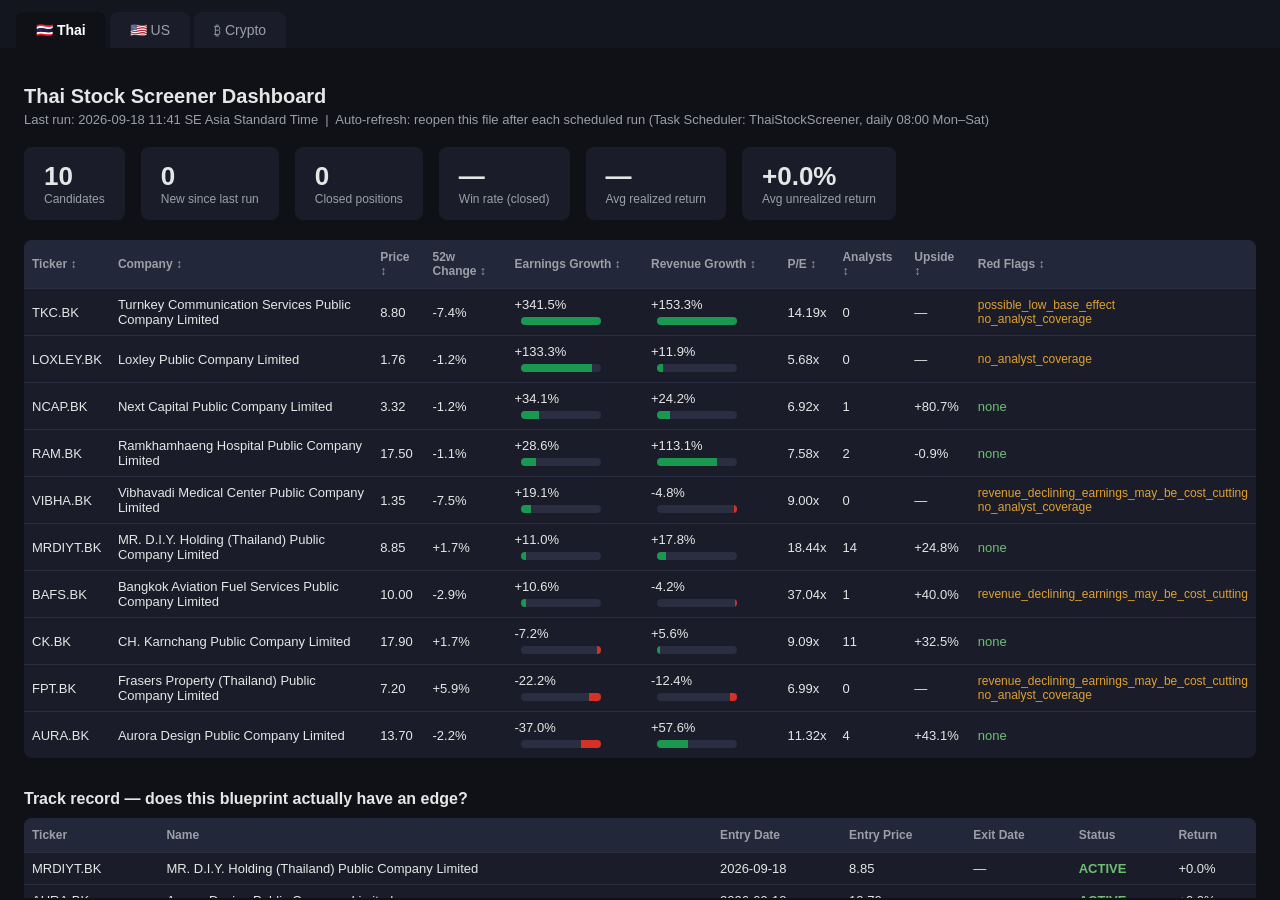
==== index.html @ 44a81dcf "Initial dashboard upload" ====
<!DOCTYPE html>
<html lang="en"><head><meta charset="utf-8">
<title>Trading Dashboards — All Markets</title>
<style>
  body { font-family: 'Segoe UI', Arial, sans-serif; background: #0f1117; color: #e6e6e6; margin: 0; }
  .tabbar { display: flex; gap: 4px; padding: 12px 16px 0; background: #14161f; }
  .tabbtn { background: #1a1d29; color: #9aa0a6; border: none; padding: 10px 20px;
             border-radius: 8px 8px 0 0; cursor: pointer; font-size: 14px; }
  .tabbtn.active { background: #0f1117; color: #ffffff; font-weight: 600; }
  .tabframe { width: 100%; height: calc(100vh - 50px); border: none; }
</style></head>
<body>
  <div class="tabbar"><button class="tabbtn" id="btn-thai" onclick="showTab('thai')">🇹🇭 Thai</button><button class="tabbtn" id="btn-us" onclick="showTab('us')">🇺🇸 US</button><button class="tabbtn" id="btn-crypto" onclick="showTab('crypto')">₿ Crypto</button></div>
  <iframe id="frame-thai" class="tabframe" src="thai_screener_dashboard.html" style="display:none"></iframe><iframe id="frame-us" class="tabframe" src="us_screener_dashboard.html" style="display:none"></iframe><iframe id="frame-crypto" class="tabframe" src="crypto_screener_dashboard.html" style="display:none"></iframe>
  <script>
    function showTab(key) {
      document.querySelectorAll('.tabframe').forEach(f => f.style.display = 'none');
      document.querySelectorAll('.tabbtn').forEach(b => b.classList.remove('active'));
      document.getElementById('frame-' + key).style.display = 'block';
      document.getElementById('btn-' + key).classList.add('active');
    }
    showTab('thai');
  </script>
</body></html>
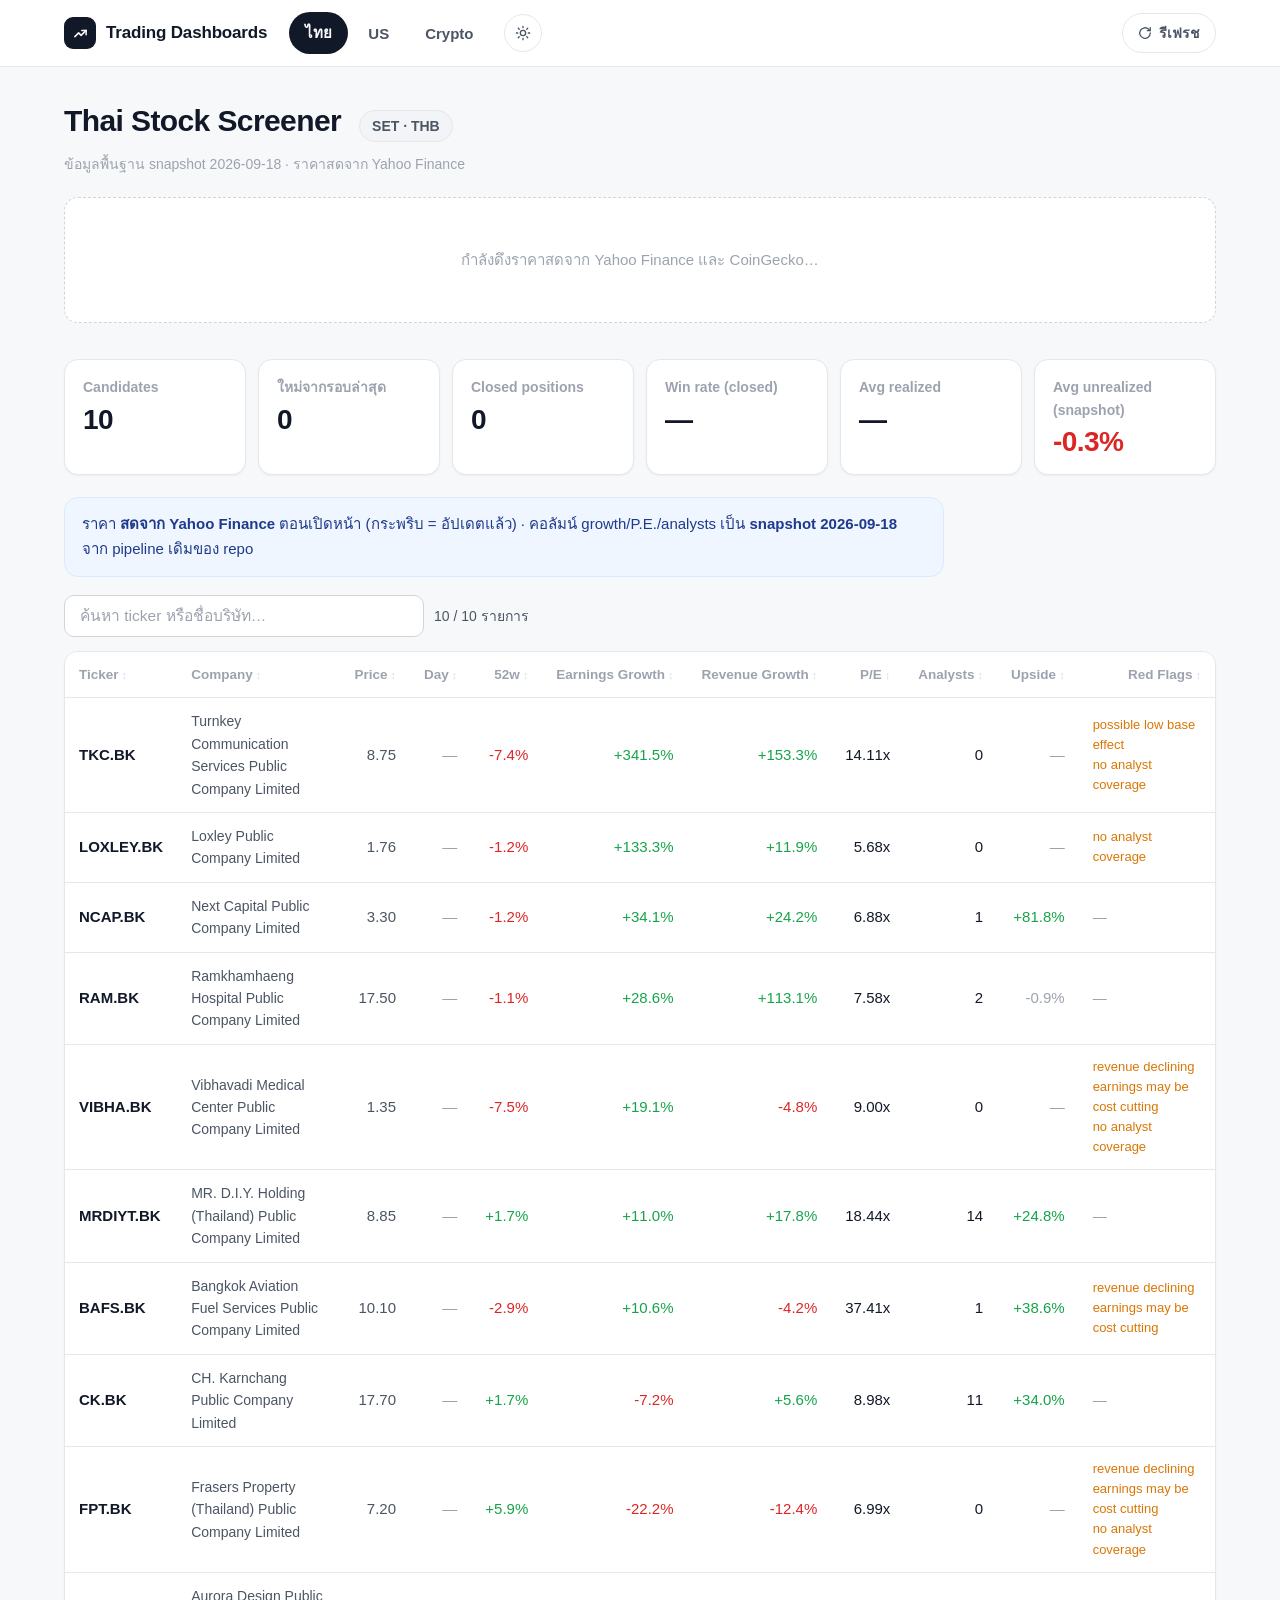
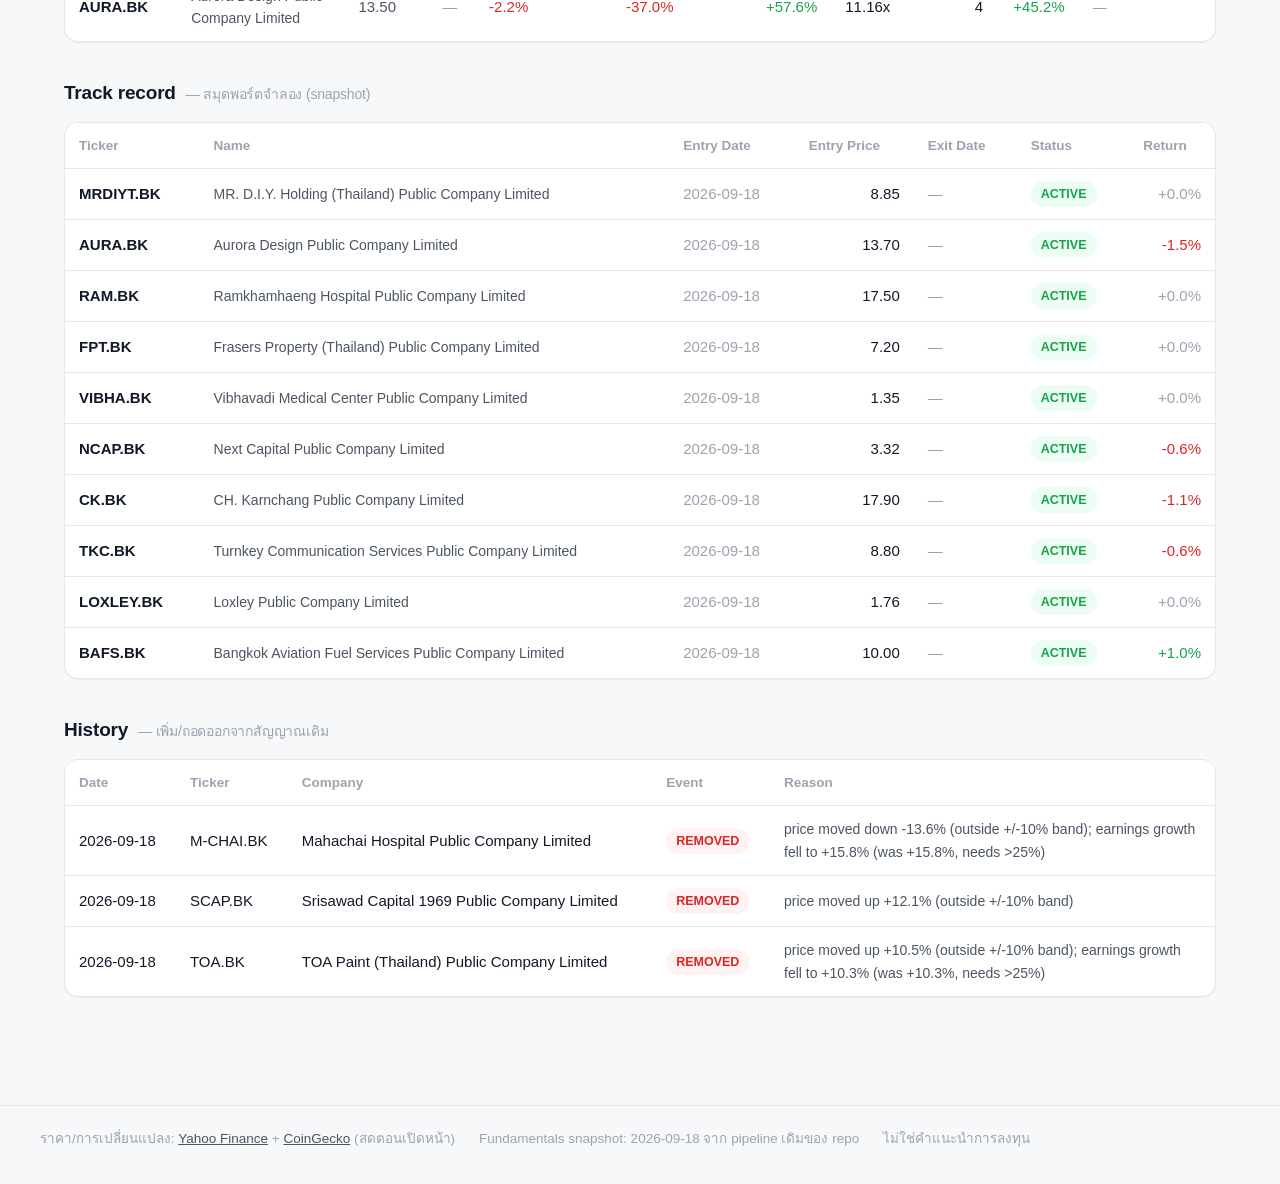
==== commit 5f1d6e5c: "Redesign dashboards with live market data and themes" ====
--- a/index.html
+++ b/index.html
@@ -1,24 +1,513 @@
 <!DOCTYPE html>
-<html lang="en"><head><meta charset="utf-8">
-<title>Trading Dashboards — All Markets</title>
-<style>
-  body { font-family: 'Segoe UI', Arial, sans-serif; background: #0f1117; color: #e6e6e6; margin: 0; }
-  .tabbar { display: flex; gap: 4px; padding: 12px 16px 0; background: #14161f; }
-  .tabbtn { background: #1a1d29; color: #9aa0a6; border: none; padding: 10px 20px;
-             border-radius: 8px 8px 0 0; cursor: pointer; font-size: 14px; }
-  .tabbtn.active { background: #0f1117; color: #ffffff; font-weight: 600; }
-  .tabframe { width: 100%; height: calc(100vh - 50px); border: none; }
-</style></head>
+<html lang="th">
+<head>
+<meta charset="UTF-8">
+<meta name="viewport" content="width=device-width, initial-scale=1.0">
+<title>Trading Dashboards — Thai · US · Crypto</title>
+<script>
+/* set theme before first paint to avoid flash */
+(function () {
+  try {
+    var t = localStorage.getItem('td-theme');
+    if (t !== 'light' && t !== 'dark') t = window.matchMedia('(prefers-color-scheme: dark)').matches ? 'dark' : 'light';
+    document.documentElement.dataset.theme = t;
+  } catch (e) { document.documentElement.dataset.theme = 'light'; }
+})();
+</script>
+<link rel="icon" href="data:image/svg+xml,<svg xmlns=%22http://www.w3.org/2000/svg%22 viewBox=%220 0 100 100%22><rect width=%22100%22 height=%22100%22 rx=%2224%22 fill=%22%23111827%22/><text x=%2250%22 y=%2268%22 font-size=%2252%22 font-weight=%22800%22 fill=%22white%22 text-anchor=%22middle%22 font-family=%22Arial%22>T</text></svg>">
+<link rel="stylesheet" href="assets/style.css">
+</head>
 <body>
-  <div class="tabbar"><button class="tabbtn" id="btn-thai" onclick="showTab('thai')">🇹🇭 Thai</button><button class="tabbtn" id="btn-us" onclick="showTab('us')">🇺🇸 US</button><button class="tabbtn" id="btn-crypto" onclick="showTab('crypto')">₿ Crypto</button></div>
-  <iframe id="frame-thai" class="tabframe" src="thai_screener_dashboard.html" style="display:none"></iframe><iframe id="frame-us" class="tabframe" src="us_screener_dashboard.html" style="display:none"></iframe><iframe id="frame-crypto" class="tabframe" src="crypto_screener_dashboard.html" style="display:none"></iframe>
-  <script>
-    function showTab(key) {
-      document.querySelectorAll('.tabframe').forEach(f => f.style.display = 'none');
-      document.querySelectorAll('.tabbtn').forEach(b => b.classList.remove('active'));
-      document.getElementById('frame-' + key).style.display = 'block';
-      document.getElementById('btn-' + key).classList.add('active');
+
+<header class="topbar">
+  <div class="topbar-inner">
+    <a class="brand" href="index.html">
+      <span class="logo" aria-hidden="true">
+        <svg width="15" height="15" viewBox="0 0 24 24" fill="none" stroke="currentColor" stroke-width="2.4" stroke-linecap="round" stroke-linejoin="round"><path d="M3 17l6-6 4 4 8-8"/><path d="M14 7h7v7"/></svg>
+      </span>
+      <span class="title">Trading Dashboards</span>
+    </a>
+    <nav class="tabs" aria-label="ตลาด">
+      <button class="tab active" id="tab-thai" data-tab="thai">ไทย</button>
+      <button class="tab" id="tab-us" data-tab="us">US</button>
+      <button class="tab" id="tab-crypto" data-tab="crypto">Crypto</button>
+    </nav>
+    <button class="iconbtn" id="themeBtn" title="สลับโหมดสว่าง/มืด" aria-label="สลับโหมดสว่าง/มืด">
+      <svg width="16" height="16" viewBox="0 0 24 24" fill="none" stroke="currentColor" stroke-width="2" stroke-linecap="round" stroke-linejoin="round"><circle cx="12" cy="12" r="4"/><path d="M12 2v2M12 20v2M4.93 4.93l1.41 1.41M17.66 17.66l1.41 1.41M2 12h2M20 12h2M4.93 19.07l1.41-1.41M17.66 6.34l1.41-1.41"/></svg>
+    </button>
+    <button class="refresh" id="refreshBtn" title="ดึงข้อมูลใหม่จาก Yahoo Finance / CoinGecko">
+      <svg id="refreshIcon" width="14" height="14" viewBox="0 0 24 24" fill="none" stroke="currentColor" stroke-width="2.2" stroke-linecap="round" stroke-linejoin="round"><path d="M21 12a9 9 0 1 1-2.64-6.36L21 8"/><path d="M21 3v5h-5"/></svg>
+      <span class="txt">รีเฟรช</span>
+    </button>
+  </div>
+</header>
+
+<main class="page">
+  <div class="masthead">
+    <h1 id="pageTitle">Thai Stock Screener</h1>
+    <span class="market-chip" id="pageChip">SET</span>
+  </div>
+  <div class="meta" id="pageMeta"></div>
+  <div id="statusBar"></div>
+
+  <!-- ================= THAI ================= -->
+  <section id="view-thai" class="view">
+    <div class="stats" id="thai-stats"></div>
+    <div class="note-card" id="thai-note"></div>
+    <div class="controls">
+      <input class="searchbox" type="search" placeholder="ค้นหา ticker หรือชื่อบริษัท…" aria-label="ค้นหาหุ้นไทย" id="thai-search">
+      <span class="count-pill" id="thai-count"></span>
+    </div>
+    <div class="tablewrap"><table id="thai-table"><thead></thead><tbody></tbody></table></div>
+    <div class="empty-state" id="thai-empty" style="display:none">ไม่พบรายการที่ค้นหา</div>
+    <section>
+      <h2>Track record <span class="note">— สมุดพอร์ตจำลอง (snapshot)</span></h2>
+      <div class="tablewrap"><table id="thai-track"><thead></thead><tbody></tbody></table></div>
+    </section>
+    <section>
+      <h2>History <span class="note">— เพิ่ม/ถอดออกจากสัญญาณเดิม</span></h2>
+      <div class="tablewrap"><table id="thai-history"><thead></thead><tbody></tbody></table></div>
+    </section>
+  </section>
+
+  <!-- ================= US ================= -->
+  <section id="view-us" class="view" hidden>
+    <div class="stats" id="us-stats"></div>
+    <div class="note-card" id="us-note"></div>
+    <div class="controls">
+      <input class="searchbox" type="search" placeholder="Search ticker or company…" aria-label="Search US stocks" id="us-search">
+      <span class="count-pill" id="us-count"></span>
+    </div>
+    <div class="tablewrap"><table id="us-table"><thead></thead><tbody></tbody></table></div>
+    <div class="empty-state" id="us-empty" style="display:none">No matches.</div>
+    <section>
+      <h2>Track record <span class="note">— paper portfolio (snapshot)</span></h2>
+      <div class="tablewrap"><table id="us-track"><thead></thead><tbody></tbody></table></div>
+    </section>
+    <section>
+      <h2>History <span class="note">— additions & removals</span></h2>
+      <div class="tablewrap"><table id="us-history"><thead></thead><tbody></tbody></table></div>
+    </section>
+  </section>
+
+  <!-- ================= CRYPTO ================= -->
+  <section id="view-crypto" class="view" hidden>
+    <div class="stats" id="crypto-stats"></div>
+    <div class="note-card">Crypto ไม่มีกำไร/P.E./เป้าหมายนักวิเคราะห์ จึงใช้ proxy ต่างจากหุ้น: <b>30d market cap change</b> แทน earnings growth, <b>vol/mcap ratio</b> แทน revenue growth และ <b>ระยะจาก ATH</b> เป็นบริบทเท่านั้น — ไม่ใช่คำทำนายว่าเหรียญจะกลับไป ATH</div>
+    <div class="controls">
+      <input class="searchbox" type="search" placeholder="ค้นหาสัญลักษณ์หรือชื่อเหรียญ…" aria-label="ค้นหาคริปโต" id="crypto-search">
+      <span class="count-pill" id="crypto-count"></span>
+    </div>
+    <div class="tablewrap"><table id="crypto-table"><thead></thead><tbody></tbody></table></div>
+    <div class="empty-state" id="crypto-empty" style="display:none">ไม่พบรายการที่ค้นหา</div>
+    <section>
+      <h2>Track record <span class="note">— สมุดพอร์ตจำลอง (snapshot)</span></h2>
+      <div class="tablewrap"><table id="crypto-track"><thead></thead><tbody></tbody></table></div>
+    </section>
+    <section>
+      <h2>History <span class="note">— additions & removals</span></h2>
+      <div class="tablewrap"><table id="crypto-history"><thead></thead><tbody></tbody></table></div>
+    </section>
+  </section>
+</main>
+
+<footer>
+  <div class="footer-inner">
+    <span>ราคา/การเปลี่ยนแปลง: <a href="https://finance.yahoo.com" target="_blank" rel="noopener">Yahoo Finance</a> + <a href="https://www.coingecko.com" target="_blank" rel="noopener">CoinGecko</a> (สดตอนเปิดหน้า)</span>
+    <span>Fundamentals snapshot: 2026-09-18 จาก pipeline เดิมของ repo</span>
+    <span>ไม่ใช่คำแนะนำการลงทุน</span>
+  </div>
+</footer>
+
+<script src="assets/snapshot.js"></script>
+<script>
+'use strict';
+window.__errs = [];
+window.addEventListener('error', e => window.__errs.push(String(e.message || e)));
+/* ================= shared helpers ================= */
+const $ = id => document.getElementById(id);
+const fmtPct = v => (v == null || isNaN(v)) ? '—' : (v > 0 ? '+' : '') + v.toFixed(1) + '%';
+const pctClass = v => v == null ? 'muted' : (v >= 0 ? 'up' : 'down');
+const fmtPrice = (v, cur) => {
+  if (v == null || isNaN(v)) return '—';
+  const s = v >= 1000 ? v.toLocaleString('en-US', {maximumFractionDigits: 0})
+    : v >= 1 ? v.toFixed(2) : v.toFixed(4);
+  return cur ? cur + s : s;
+};
+const esc = s => String(s).replace(/[&<>"']/g, c => ({'&':'&amp;','<':'&lt;','>':'&gt;','"':'&quot;',"'":'&#39;'}[c]));
+
+/* sort state per table */
+const sortStates = {};
+
+function makeSortable(table, getData, renderRow, afterSort) {
+  const ths = table.tHead.rows[0].cells;
+  for (let i = 0; i < ths.length; i++) {
+    ths[i].addEventListener('click', () => {
+      const key = table.id;
+      const st = sortStates[key] || {col: null, asc: true};
+      const asc = st.col === i ? !st.asc : (ths[i].classList.contains('num') ? false : true);
+      sortStates[key] = {col: i, asc};
+      applySort(table, i, asc);
+      if (afterSort) afterSort();
+    });
+  }
+}
+function applySort(table, col, asc) {
+  const tbody = table.tBodies[0];
+  const rows = Array.from(tbody.rows);
+  rows.sort((a, b) => {
+    const x = parseFloat(a.cells[col].getAttribute('data-v')), y = parseFloat(b.cells[col].getAttribute('data-v'));
+    const bothNum = !isNaN(x) && !isNaN(y);
+    const cmp = bothNum ? x - y : (a.cells[col].textContent || '').localeCompare(b.cells[col].textContent || '');
+    return asc ? cmp : -cmp;
+  });
+  rows.forEach(r => tbody.appendChild(r));
+  Array.from(table.tHead.rows[0].cells).forEach((th, i) => {
+    th.classList.toggle('sorted', i === col);
+    const ar = th.querySelector('.arrow');
+    if (ar) ar.textContent = i === col ? (asc ? '↑' : '↓') : '↕';
+  });
+}
+function numVal(s) { // "+341.5%" -> 341.5 ; "14.11x" -> 14.11 ; "—" -> NaN
+  if (s == null) return NaN;
+  const m = String(s).replace(/,/g, '').match(/-?\d+(\.\d+)?/);
+  return m ? parseFloat(m[0]) : NaN;
+}
+
+/* ================= data layer ================= */
+const LIVE = {thai: {}, us: {}, crypto: {}};
+const FETCH_STATE = {phase: 'idle', errors: []};
+
+async function fetchJSON(url, timeoutMs) {
+  const ctrl = new AbortController();
+  const t = setTimeout(() => ctrl.abort(), timeoutMs || 12000);
+  try {
+    const r = await fetch(url, {signal: ctrl.signal});
+    if (!r.ok) throw new Error('HTTP ' + r.status);
+    return await r.json();
+  } finally { clearTimeout(t); }
+}
+
+/* Yahoo chart endpoint: one call per symbol gives price, day change, 52w band, sparkline */
+async function loadYahoo(symbols, store, progressCb) {
+  const results = [];
+  const CONC = 6, RETRY = 1;
+  let done = 0;
+  async function one(sym) {
+    for (let attempt = 0; attempt <= RETRY; attempt++) {
+      try {
+        const j = await fetchJSON('https://query1.finance.yahoo.com/v8/finance/chart/' + encodeURIComponent(sym) + '?range=1y&interval=1mo');
+        const meta = j?.chart?.result?.[0]?.meta;
+        if (!meta || meta.regularMarketPrice == null) throw new Error('no meta');
+        const closes = (j.chart.result[0].indicators?.quote?.[0]?.close || []).filter(v => v != null);
+        const spark = closes.length >= 2 ? closes : null;
+        const d = {
+          price: meta.regularMarketPrice,
+          chgDay: meta.regularMarketChangePercent,
+          hi52: meta.fiftyTwoWeekHigh, lo52: meta.fiftyTwoWeekLow,
+          cur: meta.currency, spark
+        };
+        // 52w change from sparkline endpoints (first close vs live price)
+        if (spark) d.chg52w = (d.price / spark[0] - 1) * 100;
+        store[sym] = d;
+        return null;
+      } catch (e) {
+        if (attempt === RETRY) return sym + ': ' + e.message;
+        await new Promise(r => setTimeout(r, 400 * (attempt + 1)));
+      } finally { done++; if (progressCb) progressCb(done); }
     }
-    showTab('thai');
-  </script>
-</body></html>+  }
+  const queue = symbols.slice();
+  async function worker() { while (queue.length) { const e = await one(queue.shift()); if (e) results.push(e); } }
+  await Promise.all(Array.from({length: CONC}, worker));
+  return results;
+}
+
+/* CoinGecko markets endpoint: one call covers all tracked coins */
+async function loadCrypto() {
+  const ids = Object.values(CG_IDS).join(',');
+  const j = await fetchJSON('https://api.coingecko.com/api/v3/coins/markets?vs_currency=usd&ids=' + ids + '&price_change_percentage=24h,7d,30d');
+  const bySym = {};
+  for (const c of j) {
+    bySym[c.symbol.toUpperCase()] = {
+      price: c.current_price,
+      chg24h: c.price_change_percentage_24h_in_currency,
+      chg7d: c.price_change_percentage_7d_in_currency,
+      chg30d: c.price_change_percentage_30d_in_currency,
+      volmcap: c.total_volume && c.market_cap ? c.total_volume / c.market_cap * 100 : null,
+      fromath: c.ath_change_percentage,
+      mcapRank: c.market_cap_rank,
+      spark: c.sparkline_in_7d ? null : null
+    };
+  }
+  return bySym;
+}
+
+/* ================= render: stats ================= */
+function renderStats(market, cfg) {
+  const rows = SNAPSHOT[market];
+  const el = $(market + '-stats');
+  let html = '';
+  const cards = [];
+  cards.push({label: 'Candidates', num: String(rows.length)});
+  const nNew = rows.filter(r => r.isNew).length;
+  cards.push({label: 'ใหม่จากรอบล่าสุด', num: String(nNew)});
+  // paper-portfolio realized stats from track record extras
+  const track = (SNAPSHOT[market + '_extras'] || [])[0];
+  if (track) {
+    const closed = track.rows.filter(r => r.Status !== 'ACTIVE');
+    const wins = closed.filter(r => numVal(r.Return) > 0);
+    const avgRealized = closed.length ? closed.reduce((s, r) => s + (numVal(r.Return) || 0), 0) / closed.length : null;
+    const active = track.rows.filter(r => r.Status === 'ACTIVE');
+    const avgUnreal = active.length ? active.reduce((s, r) => s + (numVal(r.Return) || 0), 0) / active.length : null;
+    cards.push({label: 'Closed positions', num: String(closed.length)});
+    cards.push({label: 'Win rate (closed)', num: closed.length ? Math.round(wins.length / closed.length * 100) + '%' : '—'});
+    cards.push({label: 'Avg realized', num: avgRealized == null ? '—' : fmtPct(avgRealized), cls: avgRealized != null ? pctClass(avgRealized) : ''});
+    cards.push({label: 'Avg unrealized (snapshot)', num: avgUnreal == null ? '—' : fmtPct(avgUnreal), cls: avgUnreal != null ? pctClass(avgUnreal) : ''});
+  }
+  el.innerHTML = cards.map(c =>
+    `<div class="stat"><div class="label">${esc(c.label)}</div><div class="num ${c.cls || ''}">${esc(c.num)}</div></div>`).join('');
+}
+
+/* ================= render: main tables ================= */
+function pctCell(v, bar) {
+  const cls = v == null || isNaN(v) ? 'muted' : (v >= 0 ? 'up' : 'down');
+  let inner = `<span class="${cls}">${fmtPct(v)}</span>`;
+  if (bar && v != null && !isNaN(v)) {
+    const w = Math.min(100, Math.abs(v) / 3.5);
+    inner += `<span class="barwrap"><span class="bar" style="width:${w}%;background:var(--${v >= 0 ? 'green' : 'red'})"></span></span>`;
+  }
+  return `<td class="num" data-v="${v == null || isNaN(v) ? '' : v}">${inner}</td>`;
+}
+
+function flagCell(flags) {
+  const list = String(flags || '').split(/\s+/).filter(Boolean);
+  if (!list.length || list[0] === 'none') return `<td class="flag-none" data-v="0">—</td>`;
+  return `<td class="flag-warn" data-v="${list.length}">${list.map(f => esc(f.replace(/_/g, ' '))).join('<br>')}</td>`;
+}
+
+function renderStockTable(market, query) {
+  const rows = SNAPSHOT[market];
+  const live = LIVE[market];
+  const q = (query || '').trim().toLowerCase();
+  const tbody = $(market + '-table').tBodies[0];
+  const parts = [];
+  let shown = 0;
+  for (const r of rows) {
+    if (q && !(r.ticker + ' ' + r.company).toLowerCase().includes(q)) continue;
+    shown++;
+    const L = live[r.ticker];
+    const price = L ? fmtPrice(L.price) : r.price;
+    const priceCls = L ? 'price-live' : 'price-old';
+    const chgDay = L && L.chgDay != null ? L.chgDay : null;
+    const chg52 = L && L.chg52w != null ? L.chg52w : numVal(r.chg52w);
+    parts.push(`<tr>
+<td class="ticker"><a href="https://finance.yahoo.com/quote/${encodeURIComponent(r.ticker)}" target="_blank" rel="noopener">${esc(r.ticker)}</a>${r.isNew ? '<span class="new-badge">NEW</span>' : ''}</td>
+<td class="co">${esc(r.company)}</td>
+<td class="num ${priceCls}" data-v="${L ? L.price : numVal(r.price)}">${price}${L && L.cur === 'THB' ? ' <span class="muted">฿</span>' : L ? ' <span class="muted">$</span>' : ''}</td>
+<td class="num" data-v="${chgDay == null ? '' : chgDay}">${chgDay == null ? '<span class="muted">—</span>' : `<span class="${pctClass(chgDay)}">${fmtPct(chgDay)}</span>`}</td>
+<td class="num" data-v="${chg52 == null || isNaN(chg52) ? '' : chg52}"><span class="${pctClass(chg52)}">${chg52 == null || isNaN(chg52) ? '—' : fmtPct(chg52)}</span></td>
+<td class="num" data-v="${numVal(r.eg)}"><span class="${numVal(r.eg) >= 0 ? 'up' : 'down'}">${esc(r.eg)}</span></td>
+<td class="num" data-v="${numVal(r.rg)}"><span class="${numVal(r.rg) >= 0 ? 'up' : 'down'}">${esc(r.rg)}</span></td>
+<td class="num" data-v="${numVal(r.pe)}">${esc(r.pe)}</td>
+<td class="num" data-v="${numVal(r.analysts)}">${esc(r.analysts)}</td>
+<td class="num" data-v="${numVal(r.upside)}"><span class="${numVal(r.upside) >= 0 ? 'up' : 'muted'}">${esc(r.upside)}</span></td>
+${flagCell(r.flags)}
+</tr>`);
+  }
+  tbody.innerHTML = parts.join('');
+  $(market + '-count').textContent = shown + ' / ' + rows.length + ' รายการ';
+  $(market + '-empty').style.display = shown === 0 ? 'block' : 'none';
+}
+
+function renderCryptoTable(query) {
+  const rows = SNAPSHOT.crypto;
+  const live = LIVE.crypto;
+  const q = (query || '').trim().toLowerCase();
+  const tbody = $('crypto-table').tBodies[0];
+  const parts = [];
+  let shown = 0;
+  for (const r of rows) {
+    if (q && !(r.symbol + ' ' + r.name).toLowerCase().includes(q)) continue;
+    shown++;
+    const L = live[r.symbol];
+    const price = L ? fmtPrice(L.price, '$') : esc(r.price);
+    const c24 = L && L.chg24h != null ? L.chg24h : numVal(r.chg24h);
+    const c7 = L && L.chg7d != null ? L.chg7d : numVal(r.chg7d);
+    const c30 = L && L.chg30d != null ? L.chg30d : numVal(r.chg30d);
+    const vm = L && L.volmcap != null ? L.volmcap : numVal(r.volmcap);
+    const fa = L && L.fromath != null ? L.fromath : numVal(r.fromath);
+    const isNew = r.isNew || /NEW$/.test(r.symbol);
+    const sym = r.symbol.replace(/\s*NEW$/, '');
+    parts.push(`<tr>
+<td class="ticker">${esc(sym)}${isNew ? '<span class="new-badge">NEW</span>' : ''}</td>
+<td class="co">${esc(r.name)}</td>
+<td class="num price-live" data-v="${L ? L.price : numVal(r.price)}">${price}</td>
+${pctCell(c24)}
+${pctCell(c7)}
+${pctCell(c30, true)}
+<td class="num" data-v="${vm == null || isNaN(vm) ? '' : vm}">${vm == null || isNaN(vm) ? '—' : vm.toFixed(1) + '%'}</td>
+<td class="num down" data-v="${isNaN(fa) ? '' : fa}">${isNaN(fa) ? '—' : fa.toFixed(1) + '%'}</td>
+${flagCell(r.flags)}
+</tr>`);
+  }
+  tbody.innerHTML = parts.join('');
+  $('crypto-count').textContent = shown + ' / ' + rows.length + ' รายการ';
+  $('crypto-empty').style.display = shown === 0 ? 'block' : 'none';
+}
+
+/* ================= render: extras (track record / history) ================= */
+function renderExtras(market) {
+  const extras = SNAPSHOT[market + '_extras'] || [];
+  const isThaiStyle = market === 'thai';
+  const [track, history] = extras;
+  // track record
+  if (track) {
+    const t = $(market + '-track');
+    t.tHead.innerHTML = `<tr>${['Ticker','Name','Entry Date','Entry Price','Exit Date','Status','Return'].map(h => `<th>${h}</th>`).join('')}</tr>`;
+    t.tBodies[0].innerHTML = track.rows.slice(0, 60).map(r => {
+      const ret = numVal(r.Return);
+      const retCls = r.Status === 'ACTIVE' ? (ret > 0 ? 'up' : ret < 0 ? 'down' : 'muted') : (ret > 0 ? 'up' : 'down');
+      return `<tr>
+<td class="ticker">${esc(r['Ticker'])}</td>
+<td class="co">${esc(r['Name'])}</td>
+<td class="muted">${esc(r['Entry Date'])}</td>
+<td class="num">${esc(r['Entry Price'])}</td>
+<td class="muted">${esc(r['Exit Date'])}</td>
+<td><span class="pill ${r.Status === 'ACTIVE' ? 'active' : 'closed'}">${esc(r.Status)}</span></td>
+<td class="num ${retCls}" data-v="${isNaN(ret) ? '' : ret}">${esc(r.Return)}</td></tr>`;
+    }).join('');
+  }
+  // history
+  if (history) {
+    const t = $(market + '-history');
+    t.tHead.innerHTML = `<tr>${history.headers.map(h => `<th>${esc(h)}</th>`).join('')}</tr>`;
+    const rowsHtml = history.rows.slice(0, 80).map(r => {
+      const ev = r['Event'] || '';
+      const cells = history.headers.map(hd => {
+        const v = r[hd] || '—';
+        if (hd === 'Event') return `<td><span class="pill ${ev === 'ADDED' ? 'added' : 'removed'}">${esc(v)}</span></td>`;
+        if (hd === 'Reason') return `<td class="co" style="max-width:420px">${esc(v)}</td>`;
+        return `<td>${esc(v)}</td>`;
+      }).join('');
+      return `<tr>${cells}</tr>`;
+    }).join('');
+    t.tBodies[0].innerHTML = rowsHtml;
+    if (history.rows.length > 80) {
+      t.insertAdjacentHTML('afterend', `<p class="muted" style="font-size:12.5px;margin-top:6px">แสดง 80 จาก ${history.rows.length} เหตุการณ์ (snapshot)</p>`);
+    }
+  }
+}
+
+/* ================= tabs ================= */
+const TAB_CFG = {
+  thai: {title: 'Thai Stock Screener', chip: 'SET · THB', meta: () => `ข้อมูลพื้นฐาน snapshot 2026-09-18 · ราคาสดจาก Yahoo Finance`},
+  us: {title: 'US Stock Screener', chip: 'NYSE/NASDAQ · USD', meta: () => `Market cap floor 10B USD · Fundamentals snapshot 2026-09-18 · ราคาสดจาก Yahoo Finance`},
+  crypto: {title: 'Crypto Screener', chip: 'Top 250 by mcap · USD', meta: () => `Universe: top 250 coins by market cap (CoinGecko) · ราคาสดจาก CoinGecko`}
+};
+let activeTab = 'thai';
+
+function switchTab(key) {
+  activeTab = key;
+  if (('#' + key) !== location.hash) {
+    try { history.replaceState(null, '', '#' + key); } catch (e) {}
+  }
+  document.querySelectorAll('.tab').forEach(b => b.classList.toggle('active', b.dataset.tab === key));
+  document.querySelectorAll('.view').forEach(v => v.hidden = v.id !== 'view-' + key);
+  const cfg = TAB_CFG[key];
+  $('pageTitle').textContent = cfg.title;
+  $('pageChip').textContent = cfg.chip;
+  $('pageMeta').innerHTML = `<span>${cfg.meta()}</span>` + (FETCH_STATE.lastOk ? `<span><span class="live-dot"></span>อัปเดตราคาล่าสุด ${FETCH_STATE.lastOk}</span>` : '');
+  if (key === 'crypto') renderCryptoTable($('crypto-search').value);
+  else renderStockTable(key, $(key + '-search').value);
+}
+
+/* ================= boot ================= */
+async function refreshAll() {
+  const btn = $('refreshBtn'), icon = $('refreshIcon');
+  btn.disabled = true; icon.classList.add('spin');
+  FETCH_STATE.phase = 'loading'; FETCH_STATE.errors = [];
+  renderStatus();
+  const t0 = performance.now();
+  const thaiSyms = SNAPSHOT.thai.map(r => r.ticker);
+  const usSyms = SNAPSHOT.us.map(r => r.ticker);
+  const [cryptoRes] = await Promise.allSettled([
+    loadCrypto().then(d => { Object.assign(LIVE.crypto, d); return 'ok'; }),
+    loadYahoo(thaiSyms, LIVE.thai, null).then(errs => { if (errs.length) FETCH_STATE.errors.push('Thai: ' + errs.join(', ')); }),
+    loadYahoo(usSyms, LIVE.us, null).then(errs => { if (errs.length) FETCH_STATE.errors.push('US: ' + errs.join(', ')); })
+  ]);
+  if (cryptoRes.status === 'rejected') FETCH_STATE.errors.push('CoinGecko: ' + (cryptoRes.reason?.message || cryptoRes.reason));
+  const secs = ((performance.now() - t0) / 1000).toFixed(1);
+  FETCH_STATE.phase = FETCH_STATE.errors.length ? 'partial' : 'done';
+  FETCH_STATE.lastOk = new Date().toLocaleTimeString('th-TH', {hour: '2-digit', minute: '2-digit'});
+  btn.disabled = false; icon.classList.remove('spin');
+  renderStatus();
+  switchTab(activeTab); // re-render active table with live data
+}
+
+function renderStatus() {
+  const el = $('statusBar');
+  if (FETCH_STATE.phase === 'loading') {
+    el.innerHTML = `<div class="state-msg">กำลังดึงราคาสดจาก Yahoo Finance และ CoinGecko…</div>`;
+  } else if (FETCH_STATE.phase === 'partial') {
+    el.innerHTML = `<div class="state-msg error">ดึงข้อมูลสดบางส่วนไม่สำเร็จ (${esc(FETCH_STATE.errors.join(' · ')).slice(0, 200)}) — แสดง snapshot แทน</div>`;
+  } else if (FETCH_STATE.phase === 'done') {
+    el.innerHTML = '';
+  } else el.innerHTML = '';
+}
+
+function init() {
+  // headers for main tables
+  const stockHeads = ['Ticker','Company','Price','Day','52w','Earnings Growth','Revenue Growth','P/E','Analysts','Upside','Red Flags'];
+  const stockHeadHtml = stockHeads.map((h, i) => `<th class="${i >= 2 ? 'num' : ''}">${h}<span class="arrow">↕</span></th>`).join('');
+  for (const m of ['thai', 'us']) {
+    $(m + '-table').tHead.innerHTML = `<tr>${stockHeadHtml}</tr>`;
+    makeSortable($(m + '-table'));
+  }
+  const cryptoHeads = ['Symbol','Name','Price','24h','7d','30d Mcap','Vol/Mcap','From ATH','Red Flags'];
+  $('crypto-table').tHead.innerHTML = `<tr>${cryptoHeads.map((h, i) => `<th class="${i >= 2 ? 'num' : ''}">${h}<span class="arrow">↕</span></th>`).join('')}</tr>`;
+  makeSortable($('crypto-table'));
+
+  // notes for thai/us
+  $('thai-note').innerHTML = `ราคา <b>สดจาก Yahoo Finance</b> ตอนเปิดหน้า (กระพริบ = อัปเดตแล้ว) · คอลัมน์ growth/P.E./analysts เป็น <b>snapshot 2026-09-18</b> จาก pipeline เดิมของ repo`;
+  $('us-note').innerHTML = `Prices <b>live from Yahoo Finance</b> on page load · growth / P.E. / analyst columns are a <b>2026-09-18 snapshot</b> from the repo's original pipeline`;
+
+  // stats + extras
+  for (const m of ['thai', 'us', 'crypto']) {
+    renderStats(m);
+    renderExtras(m);
+  }
+
+  // search wiring
+  for (const m of ['thai', 'us', 'crypto']) {
+    $(m + '-search').addEventListener('input', e => {
+      if (m === 'crypto') renderCryptoTable(e.target.value);
+      else renderStockTable(m, e.target.value);
+    });
+  }
+
+  // tabs
+  document.querySelectorAll('.tab').forEach(b => b.addEventListener('click', () => switchTab(b.dataset.tab)));
+  $('refreshBtn').addEventListener('click', refreshAll);
+
+  // theme toggle
+  $('themeBtn').addEventListener('click', () => {
+    const cur = document.documentElement.dataset.theme === 'dark' ? 'dark' : 'light';
+    const next = cur === 'dark' ? 'light' : 'dark';
+    document.documentElement.dataset.theme = next;
+    try { localStorage.setItem('td-theme', next); } catch (e) {}
+  });
+
+  // deep-link: #us / #crypto or ?tab=us
+  const wanted = new URLSearchParams(location.search).get('tab') || (location.hash || '').replace('#', '');
+  switchTab(['thai', 'us', 'crypto'].includes(wanted) ? wanted : 'thai');
+  window.addEventListener('hashchange', () => {
+    const k = (location.hash || '').replace('#', '');
+    if (['thai', 'us', 'crypto'].includes(k) && k !== activeTab) switchTab(k);
+  });
+  refreshAll();
+}
+document.addEventListener('DOMContentLoaded', init);
+</script>
+</body>
+</html>
--- a/assets/style.css
+++ b/assets/style.css
@@ -0,0 +1,269 @@
+/* Trading Dashboards — clean fintech, light + dark mode
+   Larger type, flat cells (no sparklines), green/red as the only loud colors. */
+
+:root {
+  --bg: #f7f8fa;
+  --surface: #ffffff;
+  --surface-2: #f2f4f7;
+  --hover: #fafbfc;
+  --ink: #111827;
+  --ink-2: #4b5563;
+  --ink-3: #9ca3af;
+  --line: #e5e7eb;
+  --line-2: #d1d5db;
+  --green: #16a34a;
+  --green-bg: #ecfdf3;
+  --red: #dc2626;
+  --red-bg: #fef2f2;
+  --blue: #2563eb;
+  --amber: #d97706;
+  --topbar: rgba(255,255,255,.92);
+  --note-bg: #eff6ff;
+  --note-border: #dbeafe;
+  --note-ink: #1e3a8a;
+  --radius: 14px;
+  --radius-sm: 10px;
+  --shadow: 0 1px 2px rgba(16,24,40,.05);
+  --font: -apple-system, "SF Pro Text", "Inter", "Segoe UI", "DB Heavent", "Noto Sans Thai", sans-serif;
+}
+
+html[data-theme="dark"] {
+  --bg: #0e1117;
+  --surface: #161b24;
+  --surface-2: #1f2530;
+  --hover: #1a202b;
+  --ink: #eef1f5;
+  --ink-2: #b7bec9;
+  --ink-3: #818a97;
+  --line: #272e3a;
+  --line-2: #39424f;
+  --green: #4ade80;
+  --green-bg: rgba(74,222,128,.13);
+  --red: #f87171;
+  --red-bg: rgba(248,113,113,.12);
+  --blue: #8ab0ff;
+  --amber: #fbbf24;
+  --topbar: rgba(14,17,23,.92);
+  --note-bg: rgba(138,176,255,.08);
+  --note-border: #2a3550;
+  --note-ink: #c7d7ff;
+  --shadow: 0 1px 2px rgba(0,0,0,.35);
+}
+
+* { box-sizing: border-box; margin: 0; padding: 0; }
+
+html { -webkit-text-size-adjust: 100%; }
+
+body {
+  font-family: var(--font);
+  font-size: 16px;
+  line-height: 1.6;
+  color: var(--ink);
+  background: var(--bg);
+  -webkit-font-smoothing: antialiased;
+  min-height: 100dvh;
+}
+
+button { font-family: inherit; }
+
+/* ===== top bar ===== */
+.topbar {
+  position: sticky; top: 0; z-index: 50;
+  background: var(--topbar);
+  backdrop-filter: saturate(180%) blur(12px);
+  border-bottom: 1px solid var(--line);
+}
+.topbar-inner {
+  max-width: 1200px; margin: 0 auto; padding: 12px 24px;
+  display: flex; align-items: center; gap: 14px;
+}
+.brand {
+  display: flex; align-items: center; gap: 10px;
+  font-size: 17px; font-weight: 700; letter-spacing: -0.01em;
+  color: var(--ink); text-decoration: none; white-space: nowrap;
+}
+.brand .logo {
+  width: 32px; height: 32px; border-radius: 9px;
+  background: var(--ink); color: var(--bg);
+  display: inline-flex; align-items: center; justify-content: center;
+}
+.tabs { display: flex; gap: 4px; margin-left: 8px; }
+.tab {
+  border: none; background: transparent; cursor: pointer;
+  padding: 9px 16px; border-radius: 999px;
+  font-size: 15px; font-weight: 600; color: var(--ink-2);
+  transition: background .15s, color .15s;
+  white-space: nowrap;
+}
+.tab:hover { background: var(--surface-2); color: var(--ink); }
+.tab.active { background: var(--ink); color: var(--bg); }
+.topbar .refresh {
+  margin-left: auto;
+  border: 1px solid var(--line); background: var(--surface);
+  border-radius: 999px; padding: 8px 15px; font-size: 14px; font-weight: 600;
+  color: var(--ink-2); cursor: pointer;
+  display: inline-flex; align-items: center; gap: 7px;
+  transition: border-color .15s, color .15s;
+  white-space: nowrap;
+}
+.topbar .refresh:hover { border-color: var(--line-2); color: var(--ink); }
+.iconbtn {
+  border: 1px solid var(--line); background: var(--surface);
+  border-radius: 999px; width: 38px; height: 38px;
+  display: inline-flex; align-items: center; justify-content: center;
+  color: var(--ink-2); cursor: pointer;
+  transition: border-color .15s, color .15s;
+}
+.iconbtn:hover { border-color: var(--line-2); color: var(--ink); }
+.refresh .spin { animation: rot 1s linear infinite; }
+@keyframes rot { to { transform: rotate(360deg); } }
+
+/* ===== page ===== */
+.page { max-width: 1200px; margin: 0 auto; padding: 30px 24px 60px; }
+
+/* ===== masthead ===== */
+.masthead { display: flex; flex-wrap: wrap; align-items: baseline; gap: 6px 18px; margin-bottom: 8px; }
+h1 { font-size: 30px; font-weight: 800; letter-spacing: -0.02em; }
+.market-chip {
+  font-size: 14px; font-weight: 600; color: var(--ink-2);
+  background: var(--surface-2); border: 1px solid var(--line);
+  padding: 4px 12px; border-radius: 999px;
+}
+.meta {
+  font-size: 14px; color: var(--ink-3); margin-bottom: 22px;
+  display: flex; flex-wrap: wrap; gap: 4px 16px;
+}
+.live-dot {
+  display: inline-block; width: 8px; height: 8px; border-radius: 50%;
+  background: var(--green); margin-right: 6px;
+  animation: pulse 2s ease-in-out infinite;
+}
+@keyframes pulse { 50% { opacity: .35; } }
+
+/* ===== stat cards ===== */
+.stats { display: grid; grid-template-columns: repeat(auto-fit, minmax(160px, 1fr)); gap: 12px; margin-bottom: 22px; }
+.stat {
+  background: var(--surface); border: 1px solid var(--line);
+  border-radius: var(--radius); padding: 16px 18px; box-shadow: var(--shadow);
+  min-width: 0;
+}
+.stat .label {
+  font-size: 14px; font-weight: 600; color: var(--ink-3);
+  margin-bottom: 5px;
+}
+.stat .num { font-size: 28px; font-weight: 800; letter-spacing: -0.02em; line-height: 1.15; }
+.stat .num.pos { color: var(--green); }
+.stat .num.neg { color: var(--red); }
+
+/* ===== controls row ===== */
+.controls { display: flex; flex-wrap: wrap; gap: 10px; align-items: center; margin-bottom: 14px; }
+.searchbox {
+  flex: 1 1 240px; max-width: 360px; min-width: 0;
+  padding: 11px 15px; font-size: 15.5px; font-family: inherit;
+  background: var(--surface); color: var(--ink);
+  border: 1px solid var(--line-2); border-radius: var(--radius-sm);
+  transition: border-color .15s, box-shadow .15s;
+}
+.searchbox::placeholder { color: var(--ink-3); }
+.searchbox:focus {
+  outline: none; border-color: var(--ink);
+  box-shadow: 0 0 0 3px rgba(128,140,160,.18);
+}
+.count-pill { font-size: 14px; color: var(--ink-2); font-weight: 500; white-space: nowrap; }
+
+/* ===== tables ===== */
+.tablewrap {
+  overflow-x: auto; max-width: 100%;
+  background: var(--surface); border: 1px solid var(--line);
+  border-radius: var(--radius); box-shadow: var(--shadow);
+}
+table { width: 100%; border-collapse: collapse; font-size: 15px; }
+thead th {
+  text-align: left; padding: 12px 14px; white-space: nowrap;
+  font-size: 13.5px; font-weight: 600; color: var(--ink-3);
+  border-bottom: 1px solid var(--line);
+  cursor: pointer; user-select: none; position: sticky; top: 0;
+  background: var(--surface);
+}
+thead th:hover { color: var(--ink); }
+thead th.num { text-align: right; }
+thead th .arrow { opacity: .35; font-size: 11px; margin-left: 3px; }
+thead th.sorted .arrow { opacity: 1; color: var(--ink); }
+td { padding: 12px 14px; border-top: 1px solid var(--line); vertical-align: middle; }
+tbody tr:hover { background: var(--hover); }
+td.num, th.num { text-align: right; font-variant-numeric: tabular-nums; }
+.ticker { font-weight: 700; font-size: 15px; white-space: nowrap; }
+.ticker a { color: var(--ink); text-decoration: none; }
+.ticker a:hover { color: var(--blue); text-decoration: underline; }
+.co { color: var(--ink-2); font-size: 14px; min-width: 0; overflow-wrap: anywhere; }
+.cellbar { display: inline-flex; align-items: center; justify-content: flex-end; gap: 8px; }
+.barwrap { width: 64px; height: 6px; background: var(--surface-2); border-radius: 3px; overflow: hidden; flex: none; }
+.bar { height: 100%; border-radius: 3px; }
+.up { color: var(--green); }
+.down { color: var(--red); }
+.new-badge {
+  display: inline-block; font-size: 11px; font-weight: 700; letter-spacing: .04em;
+  color: var(--green); background: var(--green-bg);
+  padding: 2px 8px; border-radius: 999px; margin-left: 8px; vertical-align: 1px;
+}
+.flag-warn { color: var(--amber); font-size: 13px; line-height: 1.55; max-width: 260px; }
+.flag-none { color: var(--ink-3); font-size: 14px; }
+.stale { color: var(--ink-3); font-style: normal; }
+.price-live { font-weight: 700; }
+.price-old { color: var(--ink-2); }
+.muted { color: var(--ink-3); }
+.pill {
+  display: inline-block; font-size: 12.5px; font-weight: 700;
+  padding: 3px 10px; border-radius: 999px;
+}
+.pill.active { color: var(--green); background: var(--green-bg); }
+.pill.closed { color: var(--ink-2); background: var(--surface-2); }
+.pill.added { color: var(--green); background: var(--green-bg); }
+.pill.removed { color: var(--red); background: var(--red-bg); }
+
+/* ===== sections ===== */
+section { margin-top: 36px; }
+h2 { font-size: 19px; font-weight: 700; letter-spacing: -0.01em; margin-bottom: 13px; display: flex; align-items: baseline; gap: 10px; }
+h2 .note { font-size: 14px; font-weight: 400; color: var(--ink-3); }
+
+/* ===== note card ===== */
+.note-card {
+  background: var(--note-bg); border: 1px solid var(--note-border);
+  border-radius: var(--radius); padding: 14px 17px;
+  font-size: 15px; color: var(--note-ink); line-height: 1.65;
+  margin-bottom: 18px; max-width: 880px;
+}
+
+/* ===== states ===== */
+.empty-state { text-align: center; padding: 44px 20px; color: var(--ink-3); font-size: 15px; }
+.state-msg {
+  text-align: center; padding: 50px 20px; color: var(--ink-3); font-size: 15px;
+  background: var(--surface); border: 1px dashed var(--line-2); border-radius: var(--radius);
+}
+.state-msg.error { color: var(--red); border-color: var(--red-bg); background: var(--red-bg); }
+
+/* ===== footer ===== */
+footer { border-top: 1px solid var(--line); margin-top: 48px; padding: 22px 24px 34px; }
+.footer-inner {
+  max-width: 1200px; margin: 0 auto; display: flex; flex-wrap: wrap; gap: 8px 24px;
+  font-size: 13.5px; color: var(--ink-3); align-items: center;
+}
+.footer-inner a { color: var(--ink-2); }
+.footer-inner a:hover { color: var(--ink); }
+
+/* ===== responsive ===== */
+@media (max-width: 720px) {
+  .topbar-inner { padding: 10px 14px; gap: 8px; }
+  .brand span.title { display: none; }
+  .tabs { margin-left: auto; }
+  .topbar .refresh span.txt { display: none; }
+  .topbar .refresh { padding: 8px; }
+  .page { padding: 22px 16px 48px; }
+  h1 { font-size: 24px; }
+  .stat .num { font-size: 24px; }
+  .stat .label { font-size: 13.5px; }
+  .stats { grid-template-columns: repeat(2, minmax(0, 1fr)); }
+  .searchbox { flex-basis: 100%; max-width: none; }
+  table { font-size: 14.5px; }
+  h2 { font-size: 17px; flex-wrap: wrap; }
+}
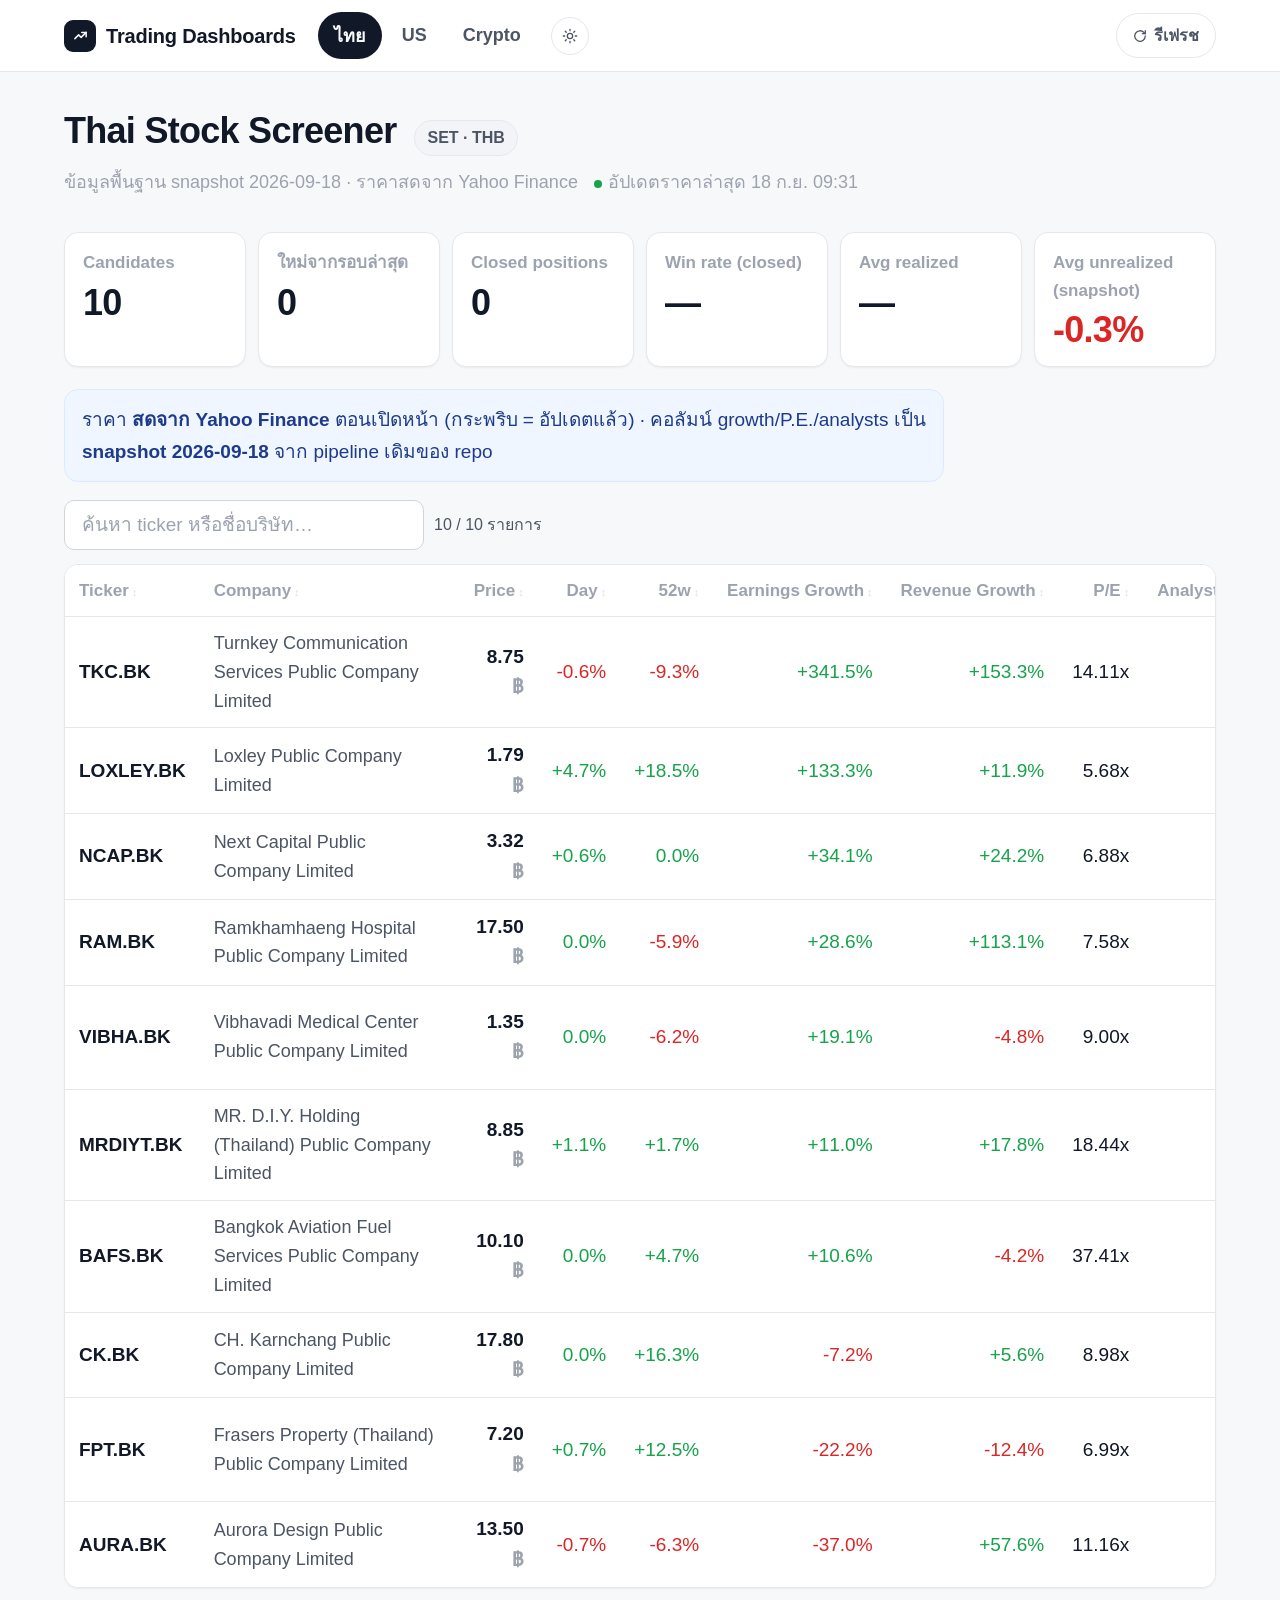
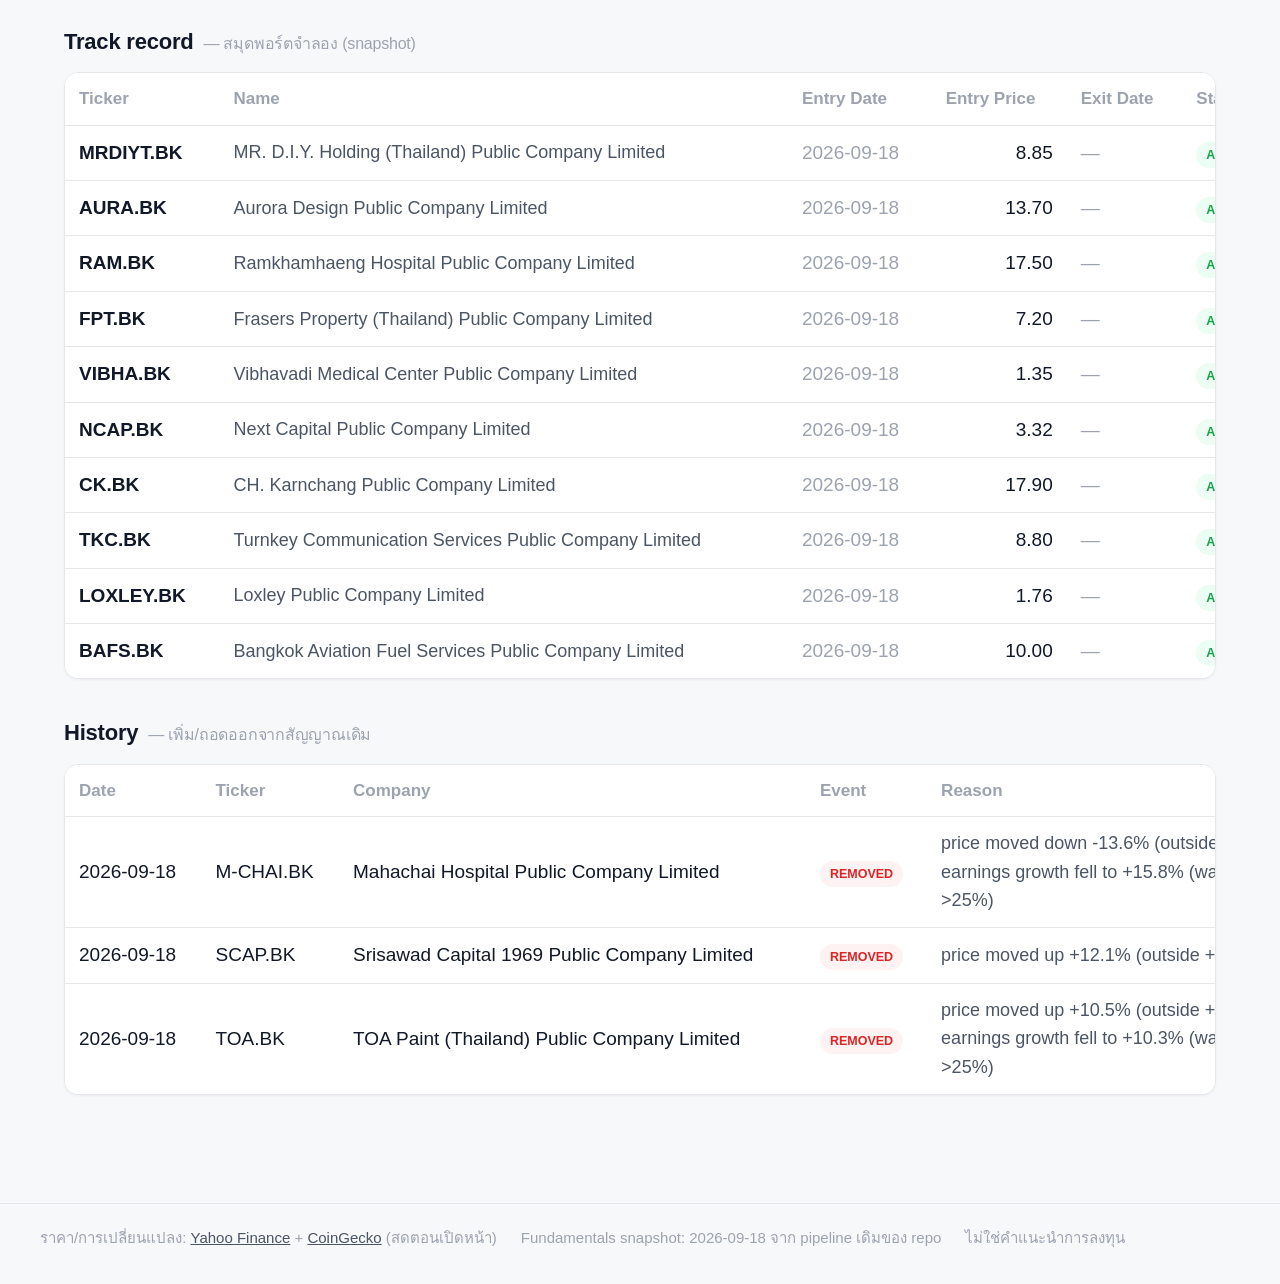
==== commit a9640213: "Increase typography and add reliable live data deployment" ====
--- a/index.html
+++ b/index.html
@@ -176,7 +176,7 @@
 
 /* ================= data layer ================= */
 const LIVE = {thai: {}, us: {}, crypto: {}};
-const FETCH_STATE = {phase: 'idle', errors: []};
+const FETCH_STATE = {phase: 'idle', errors: [], hasCache: false, lastOk: ''};
 
 async function fetchJSON(url, timeoutMs) {
   const ctrl = new AbortController();
@@ -186,6 +186,23 @@
     if (!r.ok) throw new Error('HTTP ' + r.status);
     return await r.json();
   } finally { clearTimeout(t); }
+}
+
+async function loadCachedLive() {
+  try {
+    const cached = await fetchJSON('data/live.json?v=' + Date.now(), 8000);
+    for (const market of ['thai', 'us', 'crypto']) {
+      Object.assign(LIVE[market], cached[market] || {});
+    }
+    FETCH_STATE.hasCache = true;
+    const date = new Date(cached.updated_at);
+    FETCH_STATE.lastOk = Number.isNaN(date.getTime())
+      ? cached.updated_at
+      : date.toLocaleString('th-TH', {day: 'numeric', month: 'short', hour: '2-digit', minute: '2-digit'});
+    return true;
+  } catch (e) {
+    return false;
+  }
 }
 
 /* Yahoo chart endpoint: one call per symbol gives price, day change, 52w band, sparkline */
@@ -431,15 +448,21 @@
   const t0 = performance.now();
   const thaiSyms = SNAPSHOT.thai.map(r => r.ticker);
   const usSyms = SNAPSHOT.us.map(r => r.ticker);
-  const [cryptoRes] = await Promise.allSettled([
-    loadCrypto().then(d => { Object.assign(LIVE.crypto, d); return 'ok'; }),
-    loadYahoo(thaiSyms, LIVE.thai, null).then(errs => { if (errs.length) FETCH_STATE.errors.push('Thai: ' + errs.join(', ')); }),
-    loadYahoo(usSyms, LIVE.us, null).then(errs => { if (errs.length) FETCH_STATE.errors.push('US: ' + errs.join(', ')); })
-  ]);
+  const onPages = location.hostname.endsWith('github.io');
+  const jobs = [loadCrypto().then(d => { Object.assign(LIVE.crypto, d); return 'ok'; })];
+  if (onPages) {
+    jobs.push(loadCachedLive());
+  } else {
+    jobs.push(loadYahoo(thaiSyms, LIVE.thai, null).then(errs => { if (errs.length) FETCH_STATE.errors.push('Thai: ' + errs.join(', ')); }));
+    jobs.push(loadYahoo(usSyms, LIVE.us, null).then(errs => { if (errs.length) FETCH_STATE.errors.push('US: ' + errs.join(', ')); }));
+  }
+  const [cryptoRes] = await Promise.allSettled(jobs);
   if (cryptoRes.status === 'rejected') FETCH_STATE.errors.push('CoinGecko: ' + (cryptoRes.reason?.message || cryptoRes.reason));
   const secs = ((performance.now() - t0) / 1000).toFixed(1);
-  FETCH_STATE.phase = FETCH_STATE.errors.length ? 'partial' : 'done';
-  FETCH_STATE.lastOk = new Date().toLocaleTimeString('th-TH', {hour: '2-digit', minute: '2-digit'});
+  FETCH_STATE.phase = FETCH_STATE.errors.length ? (FETCH_STATE.hasCache ? 'cached' : 'partial') : 'done';
+  if (!onPages && !FETCH_STATE.errors.length) {
+    FETCH_STATE.lastOk = new Date().toLocaleTimeString('th-TH', {hour: '2-digit', minute: '2-digit'});
+  }
   btn.disabled = false; icon.classList.remove('spin');
   renderStatus();
   switchTab(activeTab); // re-render active table with live data
@@ -448,15 +471,17 @@
 function renderStatus() {
   const el = $('statusBar');
   if (FETCH_STATE.phase === 'loading') {
-    el.innerHTML = `<div class="state-msg">กำลังดึงราคาสดจาก Yahoo Finance และ CoinGecko…</div>`;
+    el.innerHTML = '';
+  } else if (FETCH_STATE.phase === 'cached') {
+    el.innerHTML = `<div class="status-note">Yahoo ไม่อนุญาตให้รีเฟรชตรงจากหน้าเว็บ — กำลังแสดงข้อมูลล่าสุดที่อัปเดตโดย GitHub Actions</div>`;
   } else if (FETCH_STATE.phase === 'partial') {
-    el.innerHTML = `<div class="state-msg error">ดึงข้อมูลสดบางส่วนไม่สำเร็จ (${esc(FETCH_STATE.errors.join(' · ')).slice(0, 200)}) — แสดง snapshot แทน</div>`;
+    el.innerHTML = `<div class="status-note error">รีเฟรชข้อมูลบางส่วนไม่สำเร็จ — แสดงข้อมูลล่าสุดที่มี</div>`;
   } else if (FETCH_STATE.phase === 'done') {
     el.innerHTML = '';
   } else el.innerHTML = '';
 }
 
-function init() {
+async function init() {
   // headers for main tables
   const stockHeads = ['Ticker','Company','Price','Day','52w','Earnings Growth','Revenue Growth','P/E','Analysts','Upside','Red Flags'];
   const stockHeadHtml = stockHeads.map((h, i) => `<th class="${i >= 2 ? 'num' : ''}">${h}<span class="arrow">↕</span></th>`).join('');
@@ -500,6 +525,7 @@
 
   // deep-link: #us / #crypto or ?tab=us
   const wanted = new URLSearchParams(location.search).get('tab') || (location.hash || '').replace('#', '');
+  await loadCachedLive();
   switchTab(['thai', 'us', 'crypto'].includes(wanted) ? wanted : 'thai');
   window.addEventListener('hashchange', () => {
     const k = (location.hash || '').replace('#', '');
--- a/assets/style.css
+++ b/assets/style.css
@@ -56,7 +56,7 @@
 
 body {
   font-family: var(--font);
-  font-size: 16px;
+  font-size: 20px;
   line-height: 1.6;
   color: var(--ink);
   background: var(--bg);
@@ -79,7 +79,7 @@
 }
 .brand {
   display: flex; align-items: center; gap: 10px;
-  font-size: 17px; font-weight: 700; letter-spacing: -0.01em;
+  font-size: 20px; font-weight: 700; letter-spacing: -0.01em;
   color: var(--ink); text-decoration: none; white-space: nowrap;
 }
 .brand .logo {
@@ -91,7 +91,7 @@
 .tab {
   border: none; background: transparent; cursor: pointer;
   padding: 9px 16px; border-radius: 999px;
-  font-size: 15px; font-weight: 600; color: var(--ink-2);
+  font-size: 18px; font-weight: 600; color: var(--ink-2);
   transition: background .15s, color .15s;
   white-space: nowrap;
 }
@@ -100,7 +100,7 @@
 .topbar .refresh {
   margin-left: auto;
   border: 1px solid var(--line); background: var(--surface);
-  border-radius: 999px; padding: 8px 15px; font-size: 14px; font-weight: 600;
+  border-radius: 999px; padding: 9px 16px; font-size: 16px; font-weight: 600;
   color: var(--ink-2); cursor: pointer;
   display: inline-flex; align-items: center; gap: 7px;
   transition: border-color .15s, color .15s;
@@ -123,14 +123,14 @@
 
 /* ===== masthead ===== */
 .masthead { display: flex; flex-wrap: wrap; align-items: baseline; gap: 6px 18px; margin-bottom: 8px; }
-h1 { font-size: 30px; font-weight: 800; letter-spacing: -0.02em; }
+h1 { font-size: 36px; font-weight: 800; letter-spacing: -0.02em; }
 .market-chip {
-  font-size: 14px; font-weight: 600; color: var(--ink-2);
+  font-size: 16px; font-weight: 600; color: var(--ink-2);
   background: var(--surface-2); border: 1px solid var(--line);
   padding: 4px 12px; border-radius: 999px;
 }
 .meta {
-  font-size: 14px; color: var(--ink-3); margin-bottom: 22px;
+  font-size: 18px; color: var(--ink-3); margin-bottom: 22px;
   display: flex; flex-wrap: wrap; gap: 4px 16px;
 }
 .live-dot {
@@ -148,10 +148,10 @@
   min-width: 0;
 }
 .stat .label {
-  font-size: 14px; font-weight: 600; color: var(--ink-3);
+  font-size: 17px; font-weight: 600; color: var(--ink-3);
   margin-bottom: 5px;
 }
-.stat .num { font-size: 28px; font-weight: 800; letter-spacing: -0.02em; line-height: 1.15; }
+.stat .num { font-size: 36px; font-weight: 800; letter-spacing: -0.02em; line-height: 1.15; }
 .stat .num.pos { color: var(--green); }
 .stat .num.neg { color: var(--red); }
 
@@ -159,7 +159,7 @@
 .controls { display: flex; flex-wrap: wrap; gap: 10px; align-items: center; margin-bottom: 14px; }
 .searchbox {
   flex: 1 1 240px; max-width: 360px; min-width: 0;
-  padding: 11px 15px; font-size: 15.5px; font-family: inherit;
+  padding: 13px 17px; font-size: 19px; font-family: inherit;
   background: var(--surface); color: var(--ink);
   border: 1px solid var(--line-2); border-radius: var(--radius-sm);
   transition: border-color .15s, box-shadow .15s;
@@ -169,7 +169,7 @@
   outline: none; border-color: var(--ink);
   box-shadow: 0 0 0 3px rgba(128,140,160,.18);
 }
-.count-pill { font-size: 14px; color: var(--ink-2); font-weight: 500; white-space: nowrap; }
+.count-pill { font-size: 16px; color: var(--ink-2); font-weight: 500; white-space: nowrap; }
 
 /* ===== tables ===== */
 .tablewrap {
@@ -177,10 +177,10 @@
   background: var(--surface); border: 1px solid var(--line);
   border-radius: var(--radius); box-shadow: var(--shadow);
 }
-table { width: 100%; border-collapse: collapse; font-size: 15px; }
+table { width: 100%; min-width: 1320px; border-collapse: collapse; font-size: 19px; }
 thead th {
   text-align: left; padding: 12px 14px; white-space: nowrap;
-  font-size: 13.5px; font-weight: 600; color: var(--ink-3);
+  font-size: 17px; font-weight: 600; color: var(--ink-3);
   border-bottom: 1px solid var(--line);
   cursor: pointer; user-select: none; position: sticky; top: 0;
   background: var(--surface);
@@ -192,10 +192,10 @@
 td { padding: 12px 14px; border-top: 1px solid var(--line); vertical-align: middle; }
 tbody tr:hover { background: var(--hover); }
 td.num, th.num { text-align: right; font-variant-numeric: tabular-nums; }
-.ticker { font-weight: 700; font-size: 15px; white-space: nowrap; }
+.ticker { font-weight: 700; font-size: 19px; white-space: nowrap; }
 .ticker a { color: var(--ink); text-decoration: none; }
 .ticker a:hover { color: var(--blue); text-decoration: underline; }
-.co { color: var(--ink-2); font-size: 14px; min-width: 0; overflow-wrap: anywhere; }
+.co { color: var(--ink-2); font-size: 18px; min-width: 260px; overflow-wrap: anywhere; }
 .cellbar { display: inline-flex; align-items: center; justify-content: flex-end; gap: 8px; }
 .barwrap { width: 64px; height: 6px; background: var(--surface-2); border-radius: 3px; overflow: hidden; flex: none; }
 .bar { height: 100%; border-radius: 3px; }
@@ -206,8 +206,8 @@
   color: var(--green); background: var(--green-bg);
   padding: 2px 8px; border-radius: 999px; margin-left: 8px; vertical-align: 1px;
 }
-.flag-warn { color: var(--amber); font-size: 13px; line-height: 1.55; max-width: 260px; }
-.flag-none { color: var(--ink-3); font-size: 14px; }
+.flag-warn { color: var(--amber); font-size: 17px; line-height: 1.55; min-width: 260px; max-width: 340px; }
+.flag-none { color: var(--ink-3); font-size: 18px; }
 .stale { color: var(--ink-3); font-style: normal; }
 .price-live { font-weight: 700; }
 .price-old { color: var(--ink-2); }
@@ -223,14 +223,14 @@
 
 /* ===== sections ===== */
 section { margin-top: 36px; }
-h2 { font-size: 19px; font-weight: 700; letter-spacing: -0.01em; margin-bottom: 13px; display: flex; align-items: baseline; gap: 10px; }
-h2 .note { font-size: 14px; font-weight: 400; color: var(--ink-3); }
+h2 { font-size: 22px; font-weight: 700; letter-spacing: -0.01em; margin-bottom: 13px; display: flex; align-items: baseline; gap: 10px; }
+h2 .note { font-size: 16px; font-weight: 400; color: var(--ink-3); }
 
 /* ===== note card ===== */
 .note-card {
   background: var(--note-bg); border: 1px solid var(--note-border);
   border-radius: var(--radius); padding: 14px 17px;
-  font-size: 15px; color: var(--note-ink); line-height: 1.65;
+  font-size: 19px; color: var(--note-ink); line-height: 1.65;
   margin-bottom: 18px; max-width: 880px;
 }
 
@@ -241,12 +241,18 @@
   background: var(--surface); border: 1px dashed var(--line-2); border-radius: var(--radius);
 }
 .state-msg.error { color: var(--red); border-color: var(--red-bg); background: var(--red-bg); }
+.status-note {
+  margin: 0 0 18px; padding: 11px 14px;
+  border: 1px solid var(--line); border-radius: var(--radius-sm);
+  background: var(--surface); color: var(--ink-2); font-size: 16px;
+}
+.status-note.error { color: var(--red); border-color: var(--red-bg); background: var(--red-bg); }
 
 /* ===== footer ===== */
 footer { border-top: 1px solid var(--line); margin-top: 48px; padding: 22px 24px 34px; }
 .footer-inner {
   max-width: 1200px; margin: 0 auto; display: flex; flex-wrap: wrap; gap: 8px 24px;
-  font-size: 13.5px; color: var(--ink-3); align-items: center;
+  font-size: 15px; color: var(--ink-3); align-items: center;
 }
 .footer-inner a { color: var(--ink-2); }
 .footer-inner a:hover { color: var(--ink); }
@@ -259,11 +265,11 @@
   .topbar .refresh span.txt { display: none; }
   .topbar .refresh { padding: 8px; }
   .page { padding: 22px 16px 48px; }
-  h1 { font-size: 24px; }
-  .stat .num { font-size: 24px; }
-  .stat .label { font-size: 13.5px; }
+  h1 { font-size: 30px; }
+  .stat .num { font-size: 30px; }
+  .stat .label { font-size: 16px; }
   .stats { grid-template-columns: repeat(2, minmax(0, 1fr)); }
   .searchbox { flex-basis: 100%; max-width: none; }
-  table { font-size: 14.5px; }
-  h2 { font-size: 17px; flex-wrap: wrap; }
-}
+  table { font-size: 18px; }
+  h2 { font-size: 20px; flex-wrap: wrap; }
+}
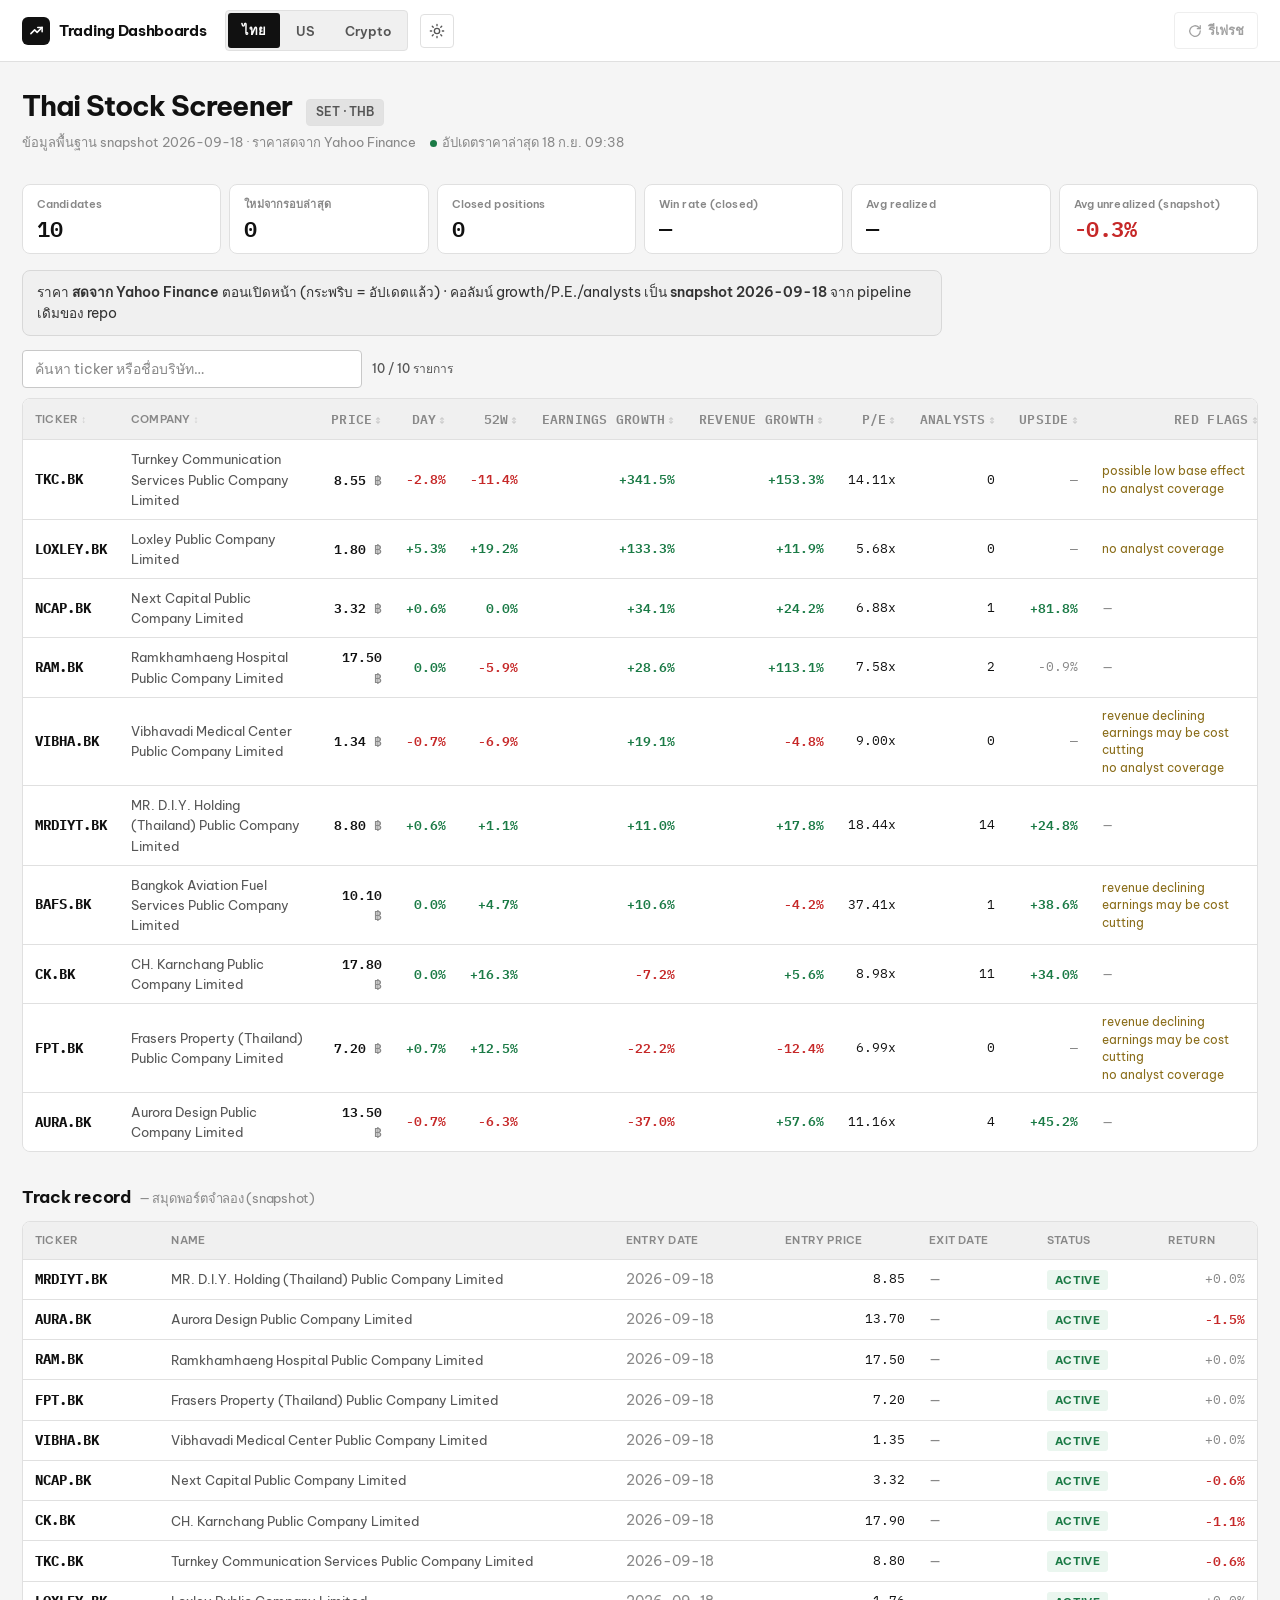
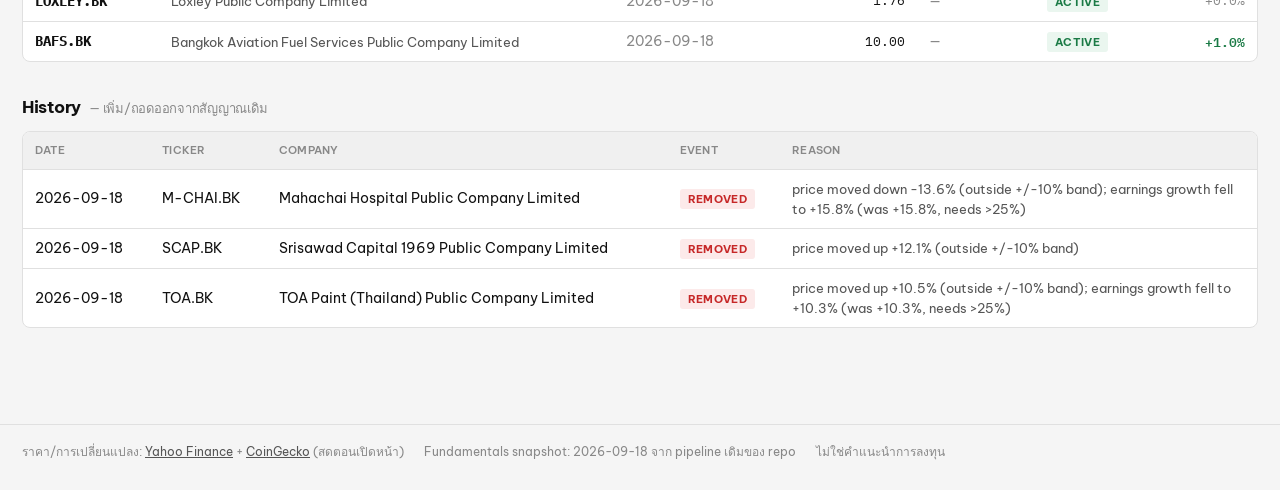
==== commit 0c1ba4cb: "Refactor dashboard HTML files to redirect to trading dashboards and update meta information. Enhance" ====
--- a/index.html
+++ b/index.html
@@ -9,13 +9,16 @@
 (function () {
   try {
     var t = localStorage.getItem('td-theme');
-    if (t !== 'light' && t !== 'dark') t = window.matchMedia('(prefers-color-scheme: dark)').matches ? 'dark' : 'light';
+    if (t !== 'light' && t !== 'dark') t = 'light';
     document.documentElement.dataset.theme = t;
   } catch (e) { document.documentElement.dataset.theme = 'light'; }
 })();
 </script>
-<link rel="icon" href="data:image/svg+xml,<svg xmlns=%22http://www.w3.org/2000/svg%22 viewBox=%220 0 100 100%22><rect width=%22100%22 height=%22100%22 rx=%2224%22 fill=%22%23111827%22/><text x=%2250%22 y=%2268%22 font-size=%2252%22 font-weight=%22800%22 fill=%22white%22 text-anchor=%22middle%22 font-family=%22Arial%22>T</text></svg>">
-<link rel="stylesheet" href="assets/style.css">
+<link rel="icon" href="data:image/svg+xml,<svg xmlns=%22http://www.w3.org/2000/svg%22 viewBox=%220 0 100 100%22><rect width=%22100%22 height=%22100%22 rx=%2216%22 fill=%22%23111111%22/><text x=%2250%22 y=%2268%22 font-size=%2252%22 font-weight=%22700%22 fill=%22%23ffffff%22 text-anchor=%22middle%22 font-family=%22Be%20Vietnam%20Pro,sans-serif%22>T</text></svg>">
+<link rel="preconnect" href="https://fonts.googleapis.com">
+<link rel="preconnect" href="https://fonts.gstatic.com" crossorigin>
+<link href="https://fonts.googleapis.com/css2?family=Be+Vietnam+Pro:wght@400;500;600;700&family=IBM+Plex+Mono:wght@500;600&display=swap" rel="stylesheet">
+<link rel="stylesheet" href="assets/style.css?v=mono1">
 </head>
 <body>
 
--- a/assets/style.css
+++ b/assets/style.css
@@ -1,53 +1,62 @@
-/* Trading Dashboards — clean fintech, light + dark mode
-   Larger type, flat cells (no sparklines), green/red as the only loud colors. */
+/* Trading Dashboards — monochrome professional
+   Black / white / gray chrome. Green & red only for ± data. */
 
 :root {
-  --bg: #f7f8fa;
+  --bg: #f5f5f5;
+  --bg-2: #eeeeee;
   --surface: #ffffff;
-  --surface-2: #f2f4f7;
-  --hover: #fafbfc;
-  --ink: #111827;
-  --ink-2: #4b5563;
-  --ink-3: #9ca3af;
-  --line: #e5e7eb;
-  --line-2: #d1d5db;
-  --green: #16a34a;
-  --green-bg: #ecfdf3;
-  --red: #dc2626;
-  --red-bg: #fef2f2;
-  --blue: #2563eb;
-  --amber: #d97706;
-  --topbar: rgba(255,255,255,.92);
-  --note-bg: #eff6ff;
-  --note-border: #dbeafe;
-  --note-ink: #1e3a8a;
-  --radius: 14px;
-  --radius-sm: 10px;
-  --shadow: 0 1px 2px rgba(16,24,40,.05);
-  --font: -apple-system, "SF Pro Text", "Inter", "Segoe UI", "DB Heavent", "Noto Sans Thai", sans-serif;
+  --surface-2: #f0f0f0;
+  --hover: #f7f7f7;
+  --ink: #111111;
+  --ink-2: #555555;
+  --ink-3: #888888;
+  --line: #e0e0e0;
+  --line-2: #c8c8c8;
+  --green: #1a7a45;
+  --green-bg: #eaf6ef;
+  --red: #c62828;
+  --red-bg: #fceaea;
+  --accent: #111111;
+  --accent-soft: rgba(17, 17, 17, 0.08);
+  --amber: #8a6d1a;
+  --topbar: rgba(255, 255, 255, 0.92);
+  --note-bg: #f0f0f0;
+  --note-border: #d8d8d8;
+  --note-ink: #333333;
+  --radius: 8px;
+  --radius-sm: 4px;
+  --shadow: none;
+  --font: "Be Vietnam Pro", "Noto Sans Thai", sans-serif;
+  --font-mono: "IBM Plex Mono", ui-monospace, monospace;
+  --mesh-a: transparent;
+  --mesh-b: transparent;
 }
 
 html[data-theme="dark"] {
-  --bg: #0e1117;
-  --surface: #161b24;
-  --surface-2: #1f2530;
-  --hover: #1a202b;
-  --ink: #eef1f5;
-  --ink-2: #b7bec9;
-  --ink-3: #818a97;
-  --line: #272e3a;
-  --line-2: #39424f;
-  --green: #4ade80;
-  --green-bg: rgba(74,222,128,.13);
-  --red: #f87171;
-  --red-bg: rgba(248,113,113,.12);
-  --blue: #8ab0ff;
-  --amber: #fbbf24;
-  --topbar: rgba(14,17,23,.92);
-  --note-bg: rgba(138,176,255,.08);
-  --note-border: #2a3550;
-  --note-ink: #c7d7ff;
-  --shadow: 0 1px 2px rgba(0,0,0,.35);
+  --bg: #0a0a0a;
+  --bg-2: #0a0a0a;
+  --surface: #141414;
+  --surface-2: #1a1a1a;
+  --hover: #1c1c1c;
+  --ink: #f5f5f5;
+  --ink-2: #a3a3a3;
+  --ink-3: #6b6b6b;
+  --line: #2a2a2a;
+  --line-2: #3a3a3a;
+  --green: #3dd68c;
+  --green-bg: rgba(61, 214, 140, 0.12);
+  --red: #f07167;
+  --red-bg: rgba(240, 113, 103, 0.12);
+  --accent: #f5f5f5;
+  --accent-soft: rgba(245, 245, 245, 0.1);
+  --amber: #d4a84b;
+  --topbar: rgba(10, 10, 10, 0.92);
+  --note-bg: #1a1a1a;
+  --note-border: #2a2a2a;
+  --note-ink: #c8c8c8;
+  --shadow: none;
+  --mesh-a: transparent;
+  --mesh-b: transparent;
 }
 
 * { box-sizing: border-box; margin: 0; padding: 0; }
@@ -56,120 +65,159 @@
 
 body {
   font-family: var(--font);
-  font-size: 20px;
-  line-height: 1.6;
+  font-size: 15px;
+  font-weight: 400;
+  line-height: 1.55;
   color: var(--ink);
   background: var(--bg);
   -webkit-font-smoothing: antialiased;
+  -moz-osx-font-smoothing: grayscale;
   min-height: 100dvh;
-}
-
-button { font-family: inherit; }
+  text-rendering: optimizeLegibility;
+}
+
+button, input { font-family: inherit; }
 
 /* ===== top bar ===== */
 .topbar {
   position: sticky; top: 0; z-index: 50;
   background: var(--topbar);
-  backdrop-filter: saturate(180%) blur(12px);
+  backdrop-filter: saturate(160%) blur(14px);
   border-bottom: 1px solid var(--line);
 }
 .topbar-inner {
-  max-width: 1200px; margin: 0 auto; padding: 12px 24px;
-  display: flex; align-items: center; gap: 14px;
+  max-width: 1280px; margin: 0 auto; padding: 10px 22px;
+  display: flex; align-items: center; gap: 12px;
 }
 .brand {
-  display: flex; align-items: center; gap: 10px;
-  font-size: 20px; font-weight: 700; letter-spacing: -0.01em;
+  display: flex; align-items: center; gap: 9px;
+  font-size: 15px; font-weight: 700; letter-spacing: -0.02em;
   color: var(--ink); text-decoration: none; white-space: nowrap;
 }
 .brand .logo {
-  width: 32px; height: 32px; border-radius: 9px;
-  background: var(--ink); color: var(--bg);
+  width: 28px; height: 28px; border-radius: 6px;
+  background: var(--ink); color: var(--surface);
   display: inline-flex; align-items: center; justify-content: center;
 }
-.tabs { display: flex; gap: 4px; margin-left: 8px; }
+.tabs {
+  display: flex; gap: 2px; margin-left: 6px;
+  background: var(--surface-2);
+  border: 1px solid var(--line);
+  border-radius: var(--radius-sm);
+  padding: 2px;
+}
 .tab {
   border: none; background: transparent; cursor: pointer;
-  padding: 9px 16px; border-radius: 999px;
-  font-size: 18px; font-weight: 600; color: var(--ink-2);
-  transition: background .15s, color .15s;
+  padding: 7px 14px; border-radius: 3px;
+  font-size: 13px; font-weight: 600; color: var(--ink-2);
+  transition: background .12s, color .12s;
   white-space: nowrap;
 }
-.tab:hover { background: var(--surface-2); color: var(--ink); }
-.tab.active { background: var(--ink); color: var(--bg); }
+.tab:hover { color: var(--ink); }
+.tab.active {
+  background: var(--ink);
+  color: var(--surface);
+}
 .topbar .refresh {
   margin-left: auto;
   border: 1px solid var(--line); background: var(--surface);
-  border-radius: 999px; padding: 9px 16px; font-size: 16px; font-weight: 600;
+  border-radius: var(--radius-sm); padding: 7px 13px; font-size: 13px; font-weight: 600;
   color: var(--ink-2); cursor: pointer;
-  display: inline-flex; align-items: center; gap: 7px;
-  transition: border-color .15s, color .15s;
+  display: inline-flex; align-items: center; gap: 6px;
+  transition: border-color .12s, color .12s, background .12s;
   white-space: nowrap;
 }
 .topbar .refresh:hover { border-color: var(--line-2); color: var(--ink); }
+.topbar .refresh:disabled { opacity: .55; cursor: wait; }
 .iconbtn {
   border: 1px solid var(--line); background: var(--surface);
-  border-radius: 999px; width: 38px; height: 38px;
+  border-radius: var(--radius-sm); width: 34px; height: 34px;
   display: inline-flex; align-items: center; justify-content: center;
   color: var(--ink-2); cursor: pointer;
-  transition: border-color .15s, color .15s;
+  transition: border-color .12s, color .12s;
 }
 .iconbtn:hover { border-color: var(--line-2); color: var(--ink); }
 .refresh .spin { animation: rot 1s linear infinite; }
 @keyframes rot { to { transform: rotate(360deg); } }
 
 /* ===== page ===== */
-.page { max-width: 1200px; margin: 0 auto; padding: 30px 24px 60px; }
+.page { max-width: 1280px; margin: 0 auto; padding: 28px 22px 56px; }
 
 /* ===== masthead ===== */
-.masthead { display: flex; flex-wrap: wrap; align-items: baseline; gap: 6px 18px; margin-bottom: 8px; }
-h1 { font-size: 36px; font-weight: 800; letter-spacing: -0.02em; }
+.masthead {
+  display: flex; flex-wrap: wrap; align-items: baseline; gap: 8px 14px;
+  margin-bottom: 6px;
+}
+h1 {
+  font-size: 28px; font-weight: 700; letter-spacing: -0.03em;
+  line-height: 1.15;
+}
 .market-chip {
-  font-size: 16px; font-weight: 600; color: var(--ink-2);
-  background: var(--surface-2); border: 1px solid var(--line);
-  padding: 4px 12px; border-radius: 999px;
+  font-size: 12px; font-weight: 600; color: var(--ink-2);
+  background: var(--accent-soft); border: 1px solid var(--line);
+  padding: 3px 9px; border-radius: var(--radius-sm);
+  font-variant-numeric: tabular-nums;
 }
 .meta {
-  font-size: 18px; color: var(--ink-3); margin-bottom: 22px;
-  display: flex; flex-wrap: wrap; gap: 4px 16px;
+  font-size: 13px; color: var(--ink-3); margin-bottom: 18px;
+  display: flex; flex-wrap: wrap; gap: 4px 14px;
 }
 .live-dot {
-  display: inline-block; width: 8px; height: 8px; border-radius: 50%;
-  background: var(--green); margin-right: 6px;
+  display: inline-block; width: 7px; height: 7px; border-radius: 50%;
+  background: var(--green); margin-right: 5px;
   animation: pulse 2s ease-in-out infinite;
 }
 @keyframes pulse { 50% { opacity: .35; } }
 
 /* ===== stat cards ===== */
-.stats { display: grid; grid-template-columns: repeat(auto-fit, minmax(160px, 1fr)); gap: 12px; margin-bottom: 22px; }
+.stats {
+  display: grid;
+  grid-template-columns: repeat(6, minmax(0, 1fr));
+  gap: 8px;
+  margin-bottom: 16px;
+}
 .stat {
-  background: var(--surface); border: 1px solid var(--line);
-  border-radius: var(--radius); padding: 16px 18px; box-shadow: var(--shadow);
+  background: var(--surface);
+  border: 1px solid var(--line);
+  border-radius: var(--radius);
+  padding: 12px 14px;
+  box-shadow: var(--shadow);
   min-width: 0;
 }
 .stat .label {
-  font-size: 17px; font-weight: 600; color: var(--ink-3);
-  margin-bottom: 5px;
-}
-.stat .num { font-size: 36px; font-weight: 800; letter-spacing: -0.02em; line-height: 1.15; }
+  font-size: 11px; font-weight: 600; color: var(--ink-3);
+  margin-bottom: 4px; letter-spacing: 0.01em;
+  line-height: 1.3;
+}
+.stat .num {
+  font-family: var(--font-mono);
+  font-size: 22px; font-weight: 600; letter-spacing: -0.02em; line-height: 1.2;
+  font-variant-numeric: tabular-nums;
+}
 .stat .num.pos { color: var(--green); }
 .stat .num.neg { color: var(--red); }
 
 /* ===== controls row ===== */
-.controls { display: flex; flex-wrap: wrap; gap: 10px; align-items: center; margin-bottom: 14px; }
+.controls {
+  display: flex; flex-wrap: wrap; gap: 10px; align-items: center;
+  margin-bottom: 10px;
+}
 .searchbox {
-  flex: 1 1 240px; max-width: 360px; min-width: 0;
-  padding: 13px 17px; font-size: 19px; font-family: inherit;
+  flex: 1 1 220px; max-width: 340px; min-width: 0;
+  padding: 9px 12px; font-size: 14px; font-family: inherit;
   background: var(--surface); color: var(--ink);
   border: 1px solid var(--line-2); border-radius: var(--radius-sm);
-  transition: border-color .15s, box-shadow .15s;
+  transition: border-color .12s, box-shadow .12s;
 }
 .searchbox::placeholder { color: var(--ink-3); }
 .searchbox:focus {
-  outline: none; border-color: var(--ink);
-  box-shadow: 0 0 0 3px rgba(128,140,160,.18);
-}
-.count-pill { font-size: 16px; color: var(--ink-2); font-weight: 500; white-space: nowrap; }
+  outline: none; border-color: var(--accent);
+  box-shadow: 0 0 0 3px var(--accent-soft);
+}
+.count-pill {
+  font-size: 12px; color: var(--ink-2); font-weight: 500;
+  white-space: nowrap; font-variant-numeric: tabular-nums;
+}
 
 /* ===== tables ===== */
 .tablewrap {
@@ -177,44 +225,70 @@
   background: var(--surface); border: 1px solid var(--line);
   border-radius: var(--radius); box-shadow: var(--shadow);
 }
-table { width: 100%; min-width: 1320px; border-collapse: collapse; font-size: 19px; }
+table {
+  width: 100%; min-width: 1100px; border-collapse: collapse;
+  font-size: 13.5px;
+}
 thead th {
-  text-align: left; padding: 12px 14px; white-space: nowrap;
-  font-size: 17px; font-weight: 600; color: var(--ink-3);
+  text-align: left; padding: 10px 12px; white-space: nowrap;
+  font-size: 11px; font-weight: 600; color: var(--ink-3);
+  letter-spacing: 0.02em; text-transform: uppercase;
   border-bottom: 1px solid var(--line);
   cursor: pointer; user-select: none; position: sticky; top: 0;
-  background: var(--surface);
+  background: var(--surface-2);
 }
 thead th:hover { color: var(--ink); }
 thead th.num { text-align: right; }
-thead th .arrow { opacity: .35; font-size: 11px; margin-left: 3px; }
-thead th.sorted .arrow { opacity: 1; color: var(--ink); }
-td { padding: 12px 14px; border-top: 1px solid var(--line); vertical-align: middle; }
+thead th .arrow { opacity: .35; font-size: 10px; margin-left: 3px; text-transform: none; }
+thead th.sorted .arrow { opacity: 1; color: var(--accent); }
+td {
+  padding: 9px 12px; border-top: 1px solid var(--line);
+  vertical-align: middle;
+}
 tbody tr:hover { background: var(--hover); }
-td.num, th.num { text-align: right; font-variant-numeric: tabular-nums; }
-.ticker { font-weight: 700; font-size: 19px; white-space: nowrap; }
+td.num, th.num {
+  text-align: right;
+  font-variant-numeric: tabular-nums;
+  font-family: var(--font-mono);
+  font-size: 13px;
+}
+.ticker {
+  font-weight: 700; font-size: 13.5px; white-space: nowrap;
+  font-family: var(--font-mono);
+}
 .ticker a { color: var(--ink); text-decoration: none; }
-.ticker a:hover { color: var(--blue); text-decoration: underline; }
-.co { color: var(--ink-2); font-size: 18px; min-width: 260px; overflow-wrap: anywhere; }
-.cellbar { display: inline-flex; align-items: center; justify-content: flex-end; gap: 8px; }
-.barwrap { width: 64px; height: 6px; background: var(--surface-2); border-radius: 3px; overflow: hidden; flex: none; }
-.bar { height: 100%; border-radius: 3px; }
-.up { color: var(--green); }
-.down { color: var(--red); }
+.ticker a:hover { color: var(--accent); text-decoration: underline; }
+.co {
+  color: var(--ink-2); font-size: 13px;
+  min-width: 200px; max-width: 320px; overflow-wrap: anywhere;
+}
+.cellbar { display: inline-flex; align-items: center; justify-content: flex-end; gap: 7px; }
+.barwrap {
+  width: 48px; height: 4px; background: var(--surface-2);
+  border-radius: 2px; overflow: hidden; flex: none;
+}
+.bar { height: 100%; border-radius: 2px; }
+.up { color: var(--green); font-weight: 600; }
+.down { color: var(--red); font-weight: 600; }
 .new-badge {
-  display: inline-block; font-size: 11px; font-weight: 700; letter-spacing: .04em;
+  display: inline-block; font-size: 9px; font-weight: 700; letter-spacing: .06em;
   color: var(--green); background: var(--green-bg);
-  padding: 2px 8px; border-radius: 999px; margin-left: 8px; vertical-align: 1px;
-}
-.flag-warn { color: var(--amber); font-size: 17px; line-height: 1.55; min-width: 260px; max-width: 340px; }
-.flag-none { color: var(--ink-3); font-size: 18px; }
+  padding: 2px 6px; border-radius: 3px; margin-left: 6px; vertical-align: 1px;
+  font-family: var(--font);
+}
+.flag-warn {
+  color: var(--amber); font-size: 12px; line-height: 1.45;
+  min-width: 180px; max-width: 280px;
+}
+.flag-none { color: var(--ink-3); font-size: 13px; }
 .stale { color: var(--ink-3); font-style: normal; }
-.price-live { font-weight: 700; }
+.price-live { font-weight: 600; }
 .price-old { color: var(--ink-2); }
 .muted { color: var(--ink-3); }
 .pill {
-  display: inline-block; font-size: 12.5px; font-weight: 700;
-  padding: 3px 10px; border-radius: 999px;
+  display: inline-block; font-size: 10.5px; font-weight: 700;
+  letter-spacing: 0.03em; padding: 2px 8px; border-radius: 3px;
+  font-family: var(--font);
 }
 .pill.active { color: var(--green); background: var(--green-bg); }
 .pill.closed { color: var(--ink-2); background: var(--surface-2); }
@@ -222,54 +296,60 @@
 .pill.removed { color: var(--red); background: var(--red-bg); }
 
 /* ===== sections ===== */
-section { margin-top: 36px; }
-h2 { font-size: 22px; font-weight: 700; letter-spacing: -0.01em; margin-bottom: 13px; display: flex; align-items: baseline; gap: 10px; }
-h2 .note { font-size: 16px; font-weight: 400; color: var(--ink-3); }
+section { margin-top: 32px; }
+h2 {
+  font-size: 17px; font-weight: 700; letter-spacing: -0.015em;
+  margin-bottom: 10px; display: flex; align-items: baseline; gap: 8px;
+}
+h2 .note { font-size: 13px; font-weight: 400; color: var(--ink-3); }
 
 /* ===== note card ===== */
 .note-card {
   background: var(--note-bg); border: 1px solid var(--note-border);
-  border-radius: var(--radius); padding: 14px 17px;
-  font-size: 19px; color: var(--note-ink); line-height: 1.65;
-  margin-bottom: 18px; max-width: 880px;
-}
+  border-radius: var(--radius); padding: 11px 14px;
+  font-size: 13.5px; color: var(--note-ink); line-height: 1.55;
+  margin-bottom: 14px; max-width: 920px;
+}
+.note-card b { font-weight: 600; }
 
 /* ===== states ===== */
-.empty-state { text-align: center; padding: 44px 20px; color: var(--ink-3); font-size: 15px; }
+.empty-state { text-align: center; padding: 36px 20px; color: var(--ink-3); font-size: 14px; }
 .state-msg {
-  text-align: center; padding: 50px 20px; color: var(--ink-3); font-size: 15px;
+  text-align: center; padding: 40px 20px; color: var(--ink-3); font-size: 14px;
   background: var(--surface); border: 1px dashed var(--line-2); border-radius: var(--radius);
 }
 .state-msg.error { color: var(--red); border-color: var(--red-bg); background: var(--red-bg); }
 .status-note {
-  margin: 0 0 18px; padding: 11px 14px;
+  margin: 0 0 14px; padding: 9px 12px;
   border: 1px solid var(--line); border-radius: var(--radius-sm);
-  background: var(--surface); color: var(--ink-2); font-size: 16px;
+  background: var(--surface); color: var(--ink-2); font-size: 13px;
 }
 .status-note.error { color: var(--red); border-color: var(--red-bg); background: var(--red-bg); }
 
 /* ===== footer ===== */
-footer { border-top: 1px solid var(--line); margin-top: 48px; padding: 22px 24px 34px; }
+footer { border-top: 1px solid var(--line); margin-top: 40px; padding: 18px 22px 28px; }
 .footer-inner {
-  max-width: 1200px; margin: 0 auto; display: flex; flex-wrap: wrap; gap: 8px 24px;
-  font-size: 15px; color: var(--ink-3); align-items: center;
+  max-width: 1280px; margin: 0 auto; display: flex; flex-wrap: wrap; gap: 6px 20px;
+  font-size: 12px; color: var(--ink-3); align-items: center;
 }
 .footer-inner a { color: var(--ink-2); }
-.footer-inner a:hover { color: var(--ink); }
+.footer-inner a:hover { color: var(--accent); }
 
 /* ===== responsive ===== */
+@media (max-width: 1100px) {
+  .stats { grid-template-columns: repeat(3, minmax(0, 1fr)); }
+}
 @media (max-width: 720px) {
-  .topbar-inner { padding: 10px 14px; gap: 8px; }
+  .topbar-inner { padding: 8px 12px; gap: 6px; }
   .brand span.title { display: none; }
   .tabs { margin-left: auto; }
   .topbar .refresh span.txt { display: none; }
-  .topbar .refresh { padding: 8px; }
-  .page { padding: 22px 16px 48px; }
-  h1 { font-size: 30px; }
-  .stat .num { font-size: 30px; }
-  .stat .label { font-size: 16px; }
-  .stats { grid-template-columns: repeat(2, minmax(0, 1fr)); }
+  .topbar .refresh { padding: 7px; }
+  .page { padding: 18px 12px 40px; }
+  h1 { font-size: 22px; }
+  .stat .num { font-size: 18px; }
+  .stats { grid-template-columns: repeat(2, minmax(0, 1fr)); gap: 6px; }
   .searchbox { flex-basis: 100%; max-width: none; }
-  table { font-size: 18px; }
-  h2 { font-size: 20px; flex-wrap: wrap; }
-}
+  table { font-size: 13px; min-width: 960px; }
+  h2 { font-size: 15px; flex-wrap: wrap; }
+}
